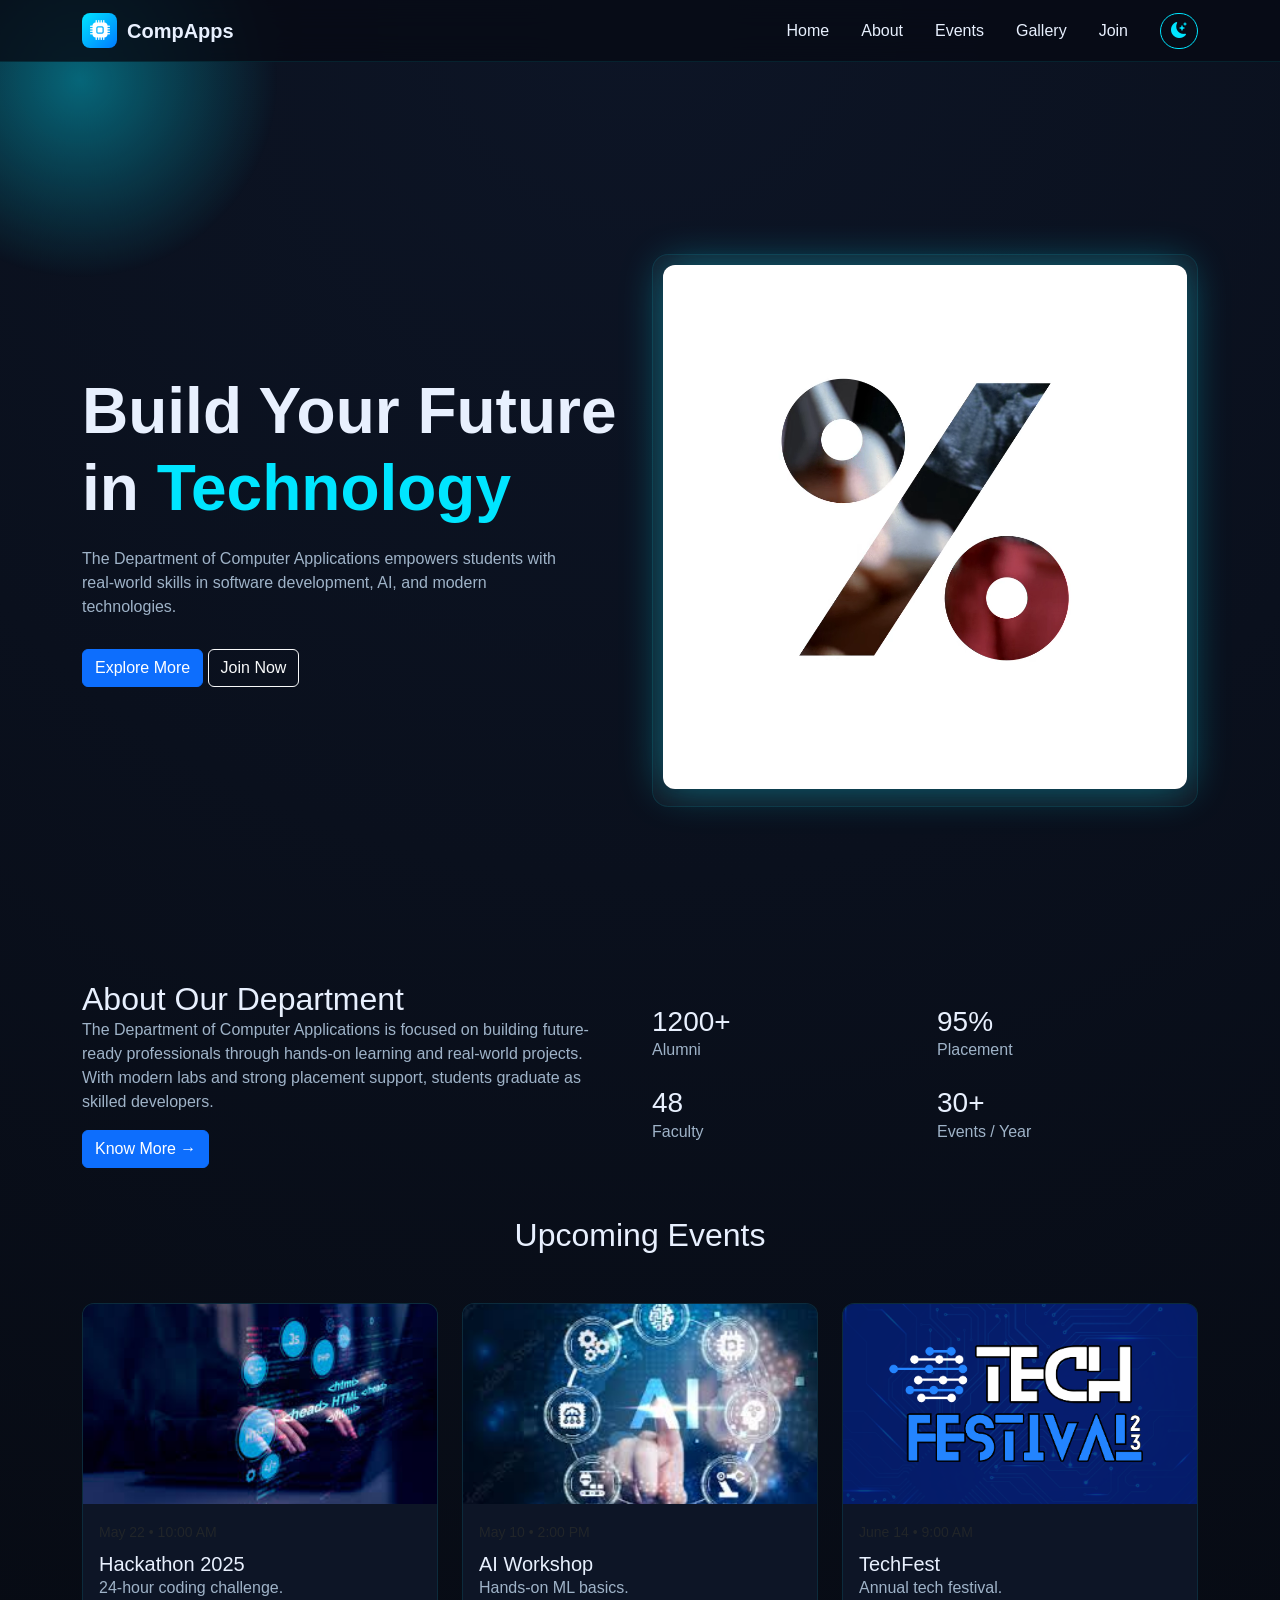
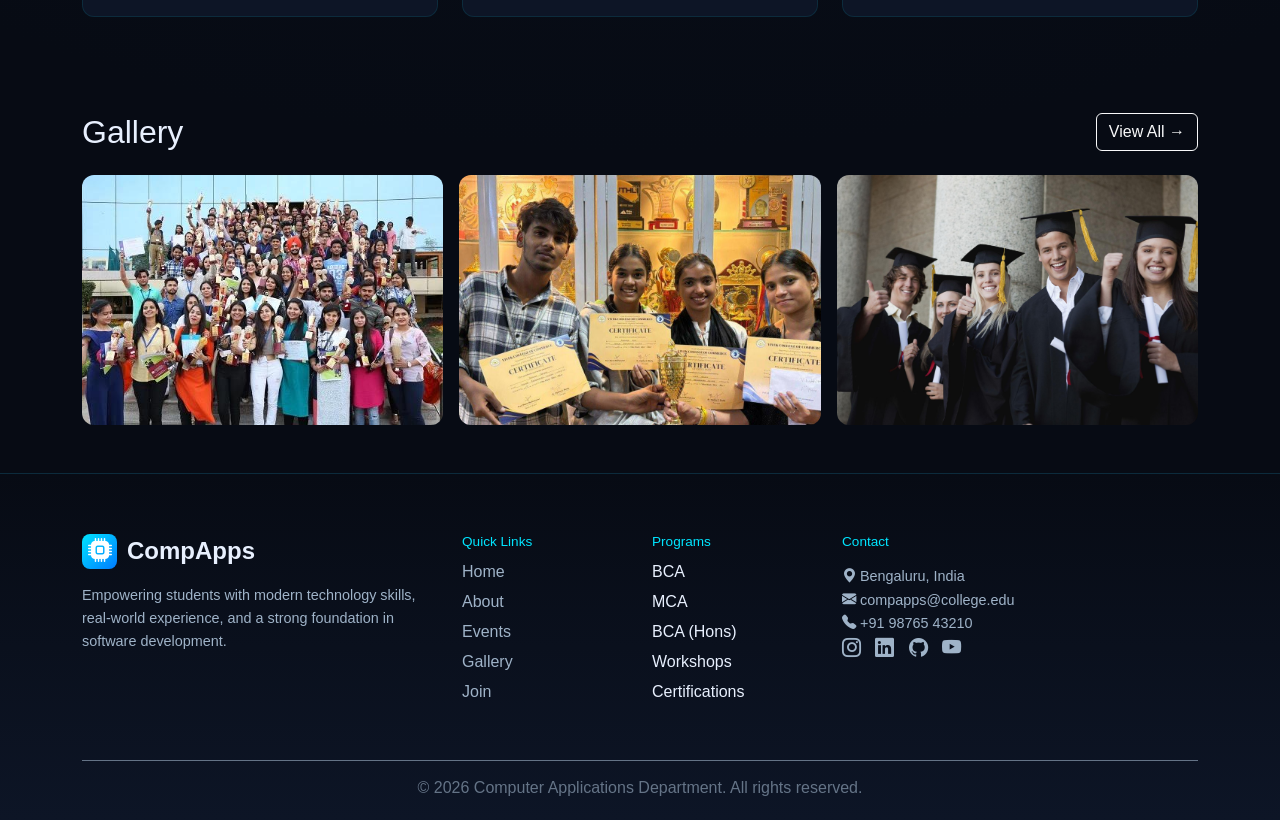
==== index.html @ 23bd20de "Stage1 project" ====
<!DOCTYPE html>
<html lang="en" data-theme="dark">

<head>
  <meta charset="UTF-8">
  <meta name="viewport" content="width=device-width, initial-scale=1.0">
  <title>CompApps Department</title>

  <!-- Bootstrap -->
  <link href="https://cdn.jsdelivr.net/npm/bootstrap@5.3.3/dist/css/bootstrap.min.css" rel="stylesheet">

  <!-- Icons -->
  <link href="https://cdn.jsdelivr.net/npm/bootstrap-icons@1.11.3/font/bootstrap-icons.css" rel="stylesheet">

  <!-- CSS (ORDER MATTERS) -->
  <link rel="stylesheet" href="css/style.css">
  <link rel="stylesheet" href="css/components.css">

  <link href="https://unpkg.com/aos@2.3.4/dist/aos.css" rel="stylesheet">
</head>

<body>

  <!-- 🔷 NAVBAR (LOADED DYNAMICALLY) -->
  <div id="navbar"></div>

  <!-- 🔷 HERO -->
  <section class="hero-section d-flex align-items-center">
    <div class="container">
      <div class="row align-items-center">

        <div class="col-lg-6 text-center text-lg-start">
          <h1 class="hero-title" data-aos="fade-up">
            Build Your Future in <span>Technology</span>
          </h1>

          <p class="hero-subtitle" data-aos="fade-up" data-aos-delay="150">
            The Department of Computer Applications empowers students with real-world
            skills in software development, AI, and modern technologies.
          </p>

          <div class="hero-buttons" data-aos="fade-up" data-aos-delay="300">
            <a href="about.html" class="btn btn-primary">Explore More</a>
            <a href="contact.html" class="btn btn-outline-light">Join Now</a>
          </div>
        </div>

        <div class="col-lg-6 mt-5 mt-lg-0 text-center">
          <div class="video-container">
            <video autoplay loop muted playsinline class="homepage-hero-video__flex-video">
              <source src="assets/video/hero.webm" type="video/webm">
              <source src="assets/video/hero.mp4" type="video/mp4">
            </video>
          </div>
        </div>

      </div>
    </div>
  </section>

  <!-- 🔷 ABOUT -->
  <section class="about-section">
    <div class="container">
      <div class="row align-items-center">

        <div class="col-lg-6">
          <h2 class="about-title">About Our Department</h2>

          <p class="about-text">
            The Department of Computer Applications is focused on building future-ready
            professionals through hands-on learning and real-world projects.
          </p>

          <p class="about-text">
            With modern labs and strong placement support, students graduate as
            skilled developers.
          </p>

          <a href="about.html" class="btn btn-primary mt-3">Know More →</a>
        </div>

        <div class="col-lg-6 mt-5 mt-lg-0">
          <div class="row g-4">

            <div class="col-6">
              <div class="about-card" data-aos="zoom-in" data-aos-delay="100">
                <h3>1200+</h3>
                <p>Alumni</p>
              </div>
            </div>

            <div class="col-6">
              <div class="about-card" data-aos="zoom-in" data-aos-delay="100">
                <h3>95%</h3>
                <p>Placement</p>
              </div>
            </div>

            <div class="col-6">
              <div class="about-card" data-aos="zoom-in" data-aos-delay="100">
                <h3>48</h3>
                <p>Faculty</p>
              </div>
            </div>

            <div class="col-6">
              <div class="about-card" data-aos="zoom-in" data-aos-delay="100">
                <h3>30+</h3>
                <p>Events / Year</p>
              </div>
            </div>

          </div>
        </div>

      </div>
    </div>
  </section>

  <!-- 🔷 EVENTS -->
  <section class="events-preview py-5">
    <div class="container">
      <h2 class="text-center mb-5">Upcoming Events</h2>

      <div class="row g-4">

        <div class="col-md-4" data-aos="fade-up">
          <a href="events.html#hackathon" class="event-card">
            <div class="card h-100">
              <img src="assets/images/hackathon.jfif" class="card-img-top">
              <div class="card-body">
                <small class="event-date">May 22 • 10:00 AM</small>
                <h5 class="mt-2">Hackathon 2025</h5>
                <p>24-hour coding challenge.</p>
              </div>
            </div>
          </a>
        </div>

        <div class="col-md-4" data-aos="fade-up">
          <a href="events.html#ai-workshop" class="event-card">
            <div class="card h-100">
              <img src="assets/images/ai.jfif" class="card-img-top">
              <div class="card-body">
                <small class="event-date">May 10 • 2:00 PM</small>
                <h5 class="mt-2">AI Workshop</h5>
                <p>Hands-on ML basics.</p>
              </div>
            </div>
          </a>
        </div>

        <div class="col-md-4" data-aos="fade-up">
          <a href="events.html#techfest" class="event-card">
            <div class="card h-100">
              <img src="assets/images/tech Fest.png" class="card-img-top">
              <div class="card-body">
                <small class="event-date">June 14 • 9:00 AM</small>
                <h5 class="mt-2">TechFest</h5>
                <p>Annual tech festival.</p>
              </div>
            </div>
          </a>
        </div>

      </div>
    </div>
  </section>

  <!-- 🔷 GALLERY -->
  <section class="gallery-preview py-5">
    <div class="container">

      <div class="d-flex justify-content-between align-items-center mb-4">
        <h2>Gallery</h2>
        <a href="gallery.html" class="btn btn-outline-light">View All →</a>
      </div>

      <div class="row g-3">

        <div class="col-md-4" data-aos="zoom-in">
          <div class="gallery-item">
            <img src="assets/images/Gallery/Group1.jfif">
          </div>
        </div>

        <div class="col-md-4" data-aos="zoom-in">
          <div class="gallery-item">
            <img src="assets/images/Gallery/Certified People.jfif">
          </div>
        </div>

        <div class="col-md-4" data-aos="zoom-in">
          <div class="gallery-item">
            <img src="assets/images/Gallery/Certified People2.jfif">
          </div>
        </div>

      </div>

    </div>
  </section>

  <!-- 🔷 FOOTER -->
  <div id="footer"></div>

  <!-- JS (ORDER MATTERS) -->
  <script src="js/main.js"></script>
  <script src="js/theme.js"></script>

  <!-- Bootstrap -->
  <script src="https://cdn.jsdelivr.net/npm/bootstrap@5.3.3/dist/js/bootstrap.bundle.min.js"></script>
<script src="https://unpkg.com/aos@2.3.4/dist/aos.js"></script>
<script>
  AOS.init({
    duration: 800,
    once: true,
    offset: 80
  });
</script>
</body>
</html>
---- css/style.css ----
/* ================= RESET ================= */
*,
*::before,
*::after {
  box-sizing: border-box;
}

/* ================= THEME VARIABLES ================= */
:root {
  --bg: #070b14;
  --bg-soft: #0d1526;
  --text: #e8f0fe;
  --muted: #9fb3c8;
  --accent: #00e5ff;
  --accent-glow: rgba(0, 229, 255, 0.4);
  --nav-bg: rgba(7, 11, 20, 0.8);
}

[data-theme="light"] {
  --bg: #ffffff;
  --bg-soft: #f5f7fb;
  --text: #111;
  --muted: #555;
  --accent: #007bff;
  --accent-glow: rgba(0, 123, 255, 0.3);
  --nav-bg: rgba(255, 255, 255, 0.9);
}

/* ================= BODY ================= */
body {
  margin: 0;
  font-family: "Segoe UI", sans-serif;
  background: radial-gradient(circle at top, var(--bg-soft), var(--bg) 70%);
  color: var(--text);
  overflow-x: hidden;

  /* FIX for fixed navbar */
  padding-top: 80px;
}

/* ================= BACKGROUND GLOW ================= */
body::before {
  content: "";
  position: fixed;
  top: -120px;
  left: -120px;
  width: 400px;
  height: 400px;
  background: radial-gradient(circle, var(--accent-glow), transparent 70%);
  pointer-events: none;
  z-index: 0;
}

/* ================= TYPOGRAPHY ================= */
h1, h2, h3, h4, h5, h6 {
  color: var(--text);
  margin: 0;
}

p {
  color: var(--muted);
  margin: 0;
}

/* ================= LINKS ================= */
a {
  text-decoration: none;
  color: inherit;
}

/* ================= BUTTON FIX ================= */
.btn {
  transition: all 0.3s ease;
}
.btn:hover {
  transform: translateY(-2px);
  box-shadow: 0 5px 15px var(--accent-glow);
}

/* ================= HERO SECTION ================= */
.hero-section {
  min-height: 100vh;
  display: flex;
  align-items: center;
}

.hero-title {
  font-size: clamp(2.5rem, 5vw, 4rem);
  font-weight: 800;
}

.hero-title span {
  color: var(--accent);
}

.hero-subtitle {
  margin-top: 20px;
  max-width: 500px;
}

.hero-buttons {
  margin-top: 30px;
}

/* ================= VIDEO ================= */
.video-container {
  padding: 10px;
  border-radius: 16px;
  background: rgba(255, 255, 255, 0.03);
  backdrop-filter: blur(10px);
  border: 1px solid rgba(0, 229, 255, 0.1);
}

.homepage-hero-video__flex-video {
  width: 100%;
  border-radius: 12px;
  box-shadow: 0 0 40px var(--accent-glow);
}

/* ================= SECTION SPACING ================= */
section {
  position: relative;
  z-index: 1;
}

/* ================= ANIMATION ================= */
@keyframes fadeUp {
  from {
    opacity: 0;
    transform: translateY(30px);
  }
  to {
    opacity: 1;
    transform: translateY(0);
  }
}

/* ================= RESPONSIVE ================= */
@media (max-width: 991px) {
  .hero-section {
    text-align: center;
  }

  .hero-subtitle {
    margin-left: auto;
    margin-right: auto;
  }
}

@media (max-width: 768px) {
  .hero-title {
    font-size: 2rem;
  }
}
---- css/components.css ----
/* ================= NAVBAR ================= */
.navbar {
  background: var(--nav-bg);
  backdrop-filter: blur(14px);
  border-bottom: 1px solid rgba(0, 229, 255, 0.1);
  transition: background 0.3s ease, box-shadow 0.3s ease;
}

.nav-scrolled {
  padding: 6px 0;
  box-shadow: 0 5px 25px rgba(0, 0, 0, 0.3);
}

.navbar-brand {
  display: flex;
  align-items: center;
  gap: 10px;
  font-weight: bold;
  color: var(--text) !important;
}

.logo-box {
  width: 35px;
  height: 35px;
  background: linear-gradient(135deg, var(--accent), #007bff);
  display: flex;
  align-items: center;
  justify-content: center;
  border-radius: 8px;
  color: white;
}

/* NAV LINKS */
.nav-link {
  color: var(--text) !important;
  margin: 0 8px;
  position: relative;
}

.nav-link::after {
  content: "";
  position: absolute;
  bottom: -3px;
  left: 50%;
  width: 0%;
  height: 2px;
  background: var(--accent);
  transform: translateX(-50%);
  transition: width 0.3s ease;
}

.nav-link:hover::after,
.nav-link.active::after {
  width: 70%;
}

.nav-link:hover {
  color: var(--accent) !important;
}

/* THEME BUTTON */
#themeToggle {
  background: transparent;
  border: 1px solid var(--accent);
  color: var(--accent);
  padding: 5px 10px;
  border-radius: 20px;
  transition: all 0.3s ease;
}

#themeToggle:hover {
  background: var(--accent);
  color: #000;
}

/* MOBILE FIX */
@media (max-width: 991px) {
  .nav-link {
    margin: 10px 0;
  }
}

/* ================= FOOTER ================= */
.footer-section {
  background: linear-gradient(to top, var(--bg-soft), var(--bg));
  padding: 60px 0 20px;
  border-top: 1px solid rgba(0, 229, 255, 0.1);
}

.footer-brand {
  display: flex;
  align-items: center;
  gap: 10px;
  font-weight: 700;
}

.footer-text {
  margin-top: 15px;
  font-size: 0.9rem;
  line-height: 1.6;
  color: var(--muted);
}

.footer-title {
  color: var(--accent);
  font-size: 0.85rem;
  margin-bottom: 10px;
}

.footer-links {
  list-style: none;
  padding: 0;
}

.footer-links li {
  margin-bottom: 6px;
}

.footer-links a {
  text-decoration: none;
  color: var(--muted);
  transition: color 0.3s ease;
}

.footer-links a:hover {
  color: var(--accent);
}

.footer-social a {
  margin-right: 10px;
  font-size: 1.2rem;
  color: var(--muted);
  transition: color 0.3s ease, text-shadow 0.3s ease;
}

.footer-social a:hover {
  color: var(--accent);
  text-shadow: 0 0 10px var(--accent);
}

.footer-bottom {
  margin-top: 40px;
  border-top: 1px solid var(--muted);
  padding-top: 15px;
  text-align: center;
  opacity: 0.6;
}

/* ================= SHARED UTILITIES ================= */
.event-card {
  text-decoration: none;
  color: inherit;
}

/* ================= EVENT CARDS ================= */
.event-card {
  text-decoration: none;
  color: inherit;
}

.event-card .card {
  background: var(--bg-soft);
  border-radius: 12px;
  overflow: hidden;
  border: 1px solid rgba(0,229,255,0.1);
  transition: 0.3s;
}

.card-img-top {
  height: 200px;
  object-fit: cover;
}

.event-card img {
  transition: transform 0.5s ease;
}

.event-card:hover img {
  transform: scale(1.1);
}

.about-card:hover,
.event-card:hover .card {
  transform: translateY(-10px) scale(1.02);
  box-shadow: 
    0 10px 30px rgba(0,0,0,0.3),
    0 0 20px var(--accent-glow);
}

/* ================= GALLERY ================= */
.gallery-item {
  overflow: hidden;
  border-radius: 12px;
  position: relative;
}

.gallery-item img {
  width: 100%;
  height: 250px;
  object-fit: cover;
  transition: transform 0.4s ease;
}

.gallery-item:hover img {
  transform: scale(1.12);
}

.gallery-item::after {
  content: "";
  position: absolute;
  inset: 0;
  background: var(--accent-glow);
  opacity: 0;
  transition: 0.3s;
}

.gallery-item:hover::after {
  opacity: 1;
  backdrop-filter: blur(2px);
}
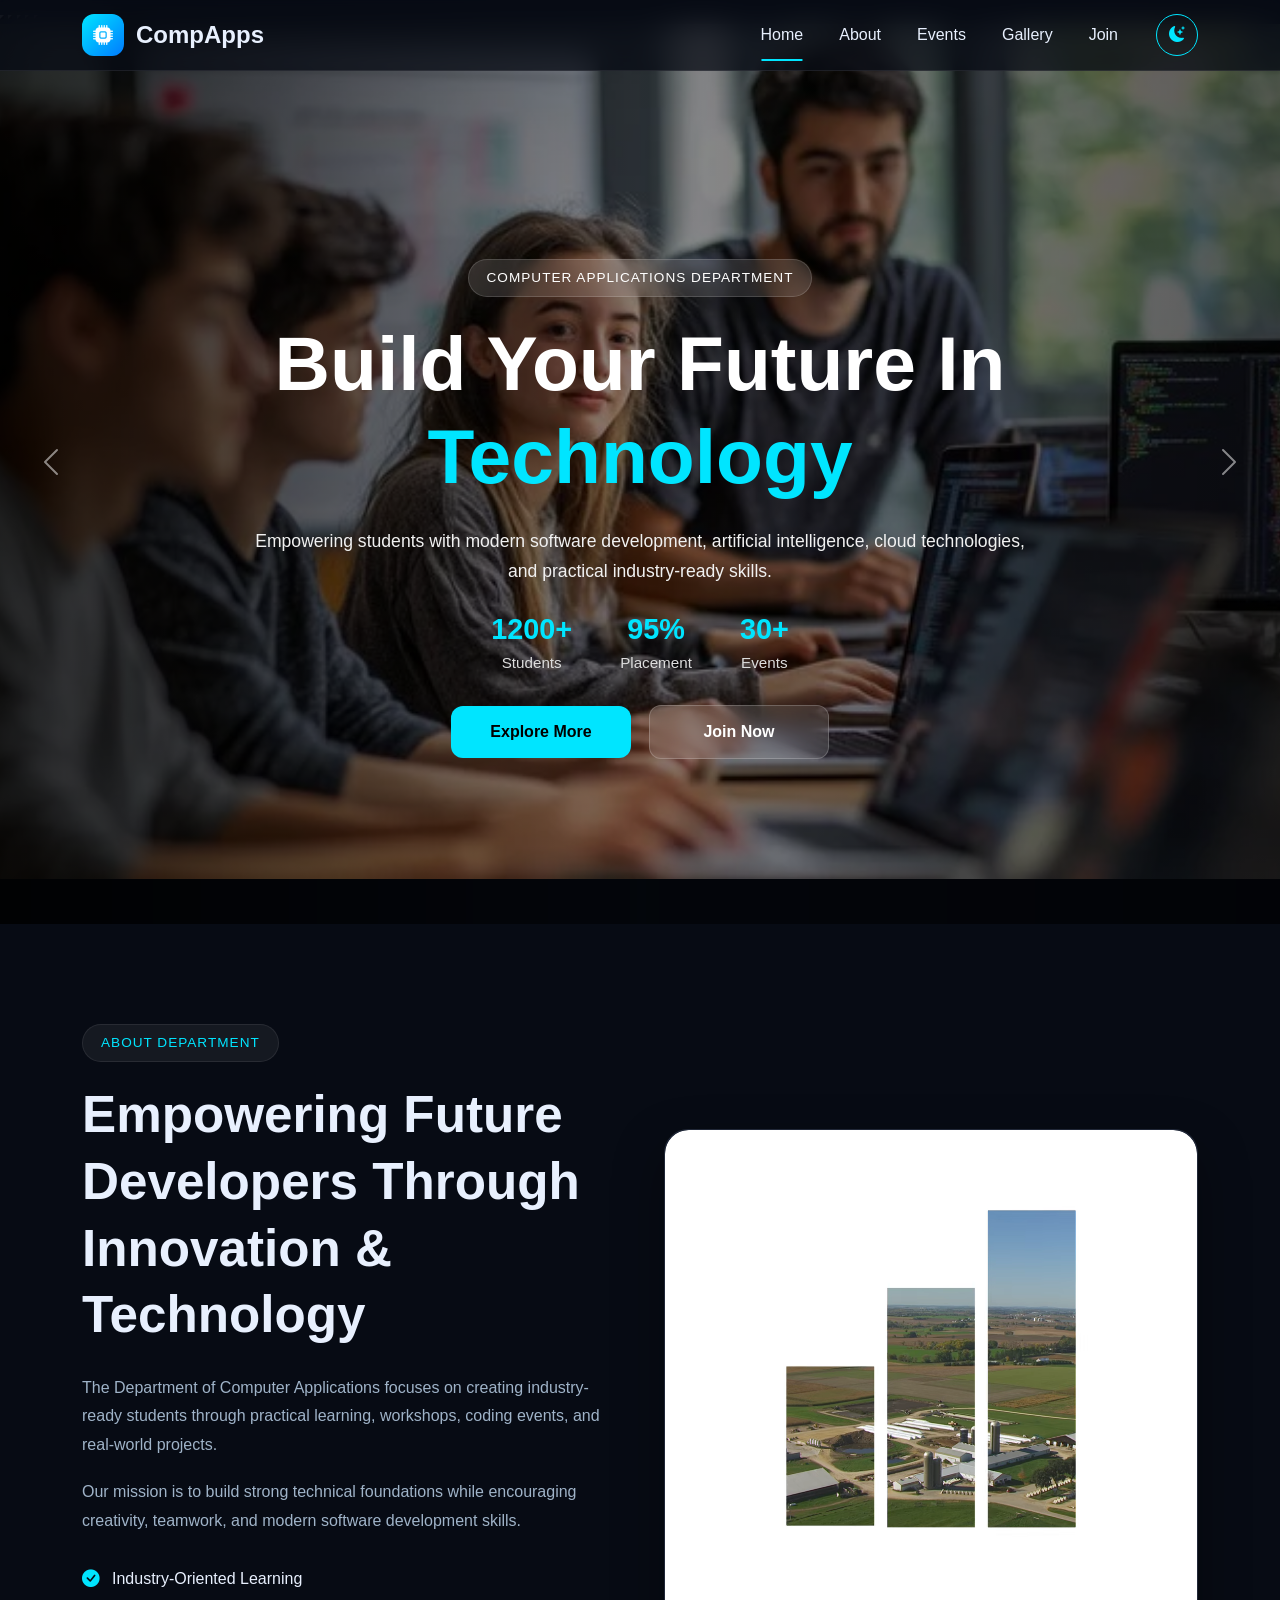
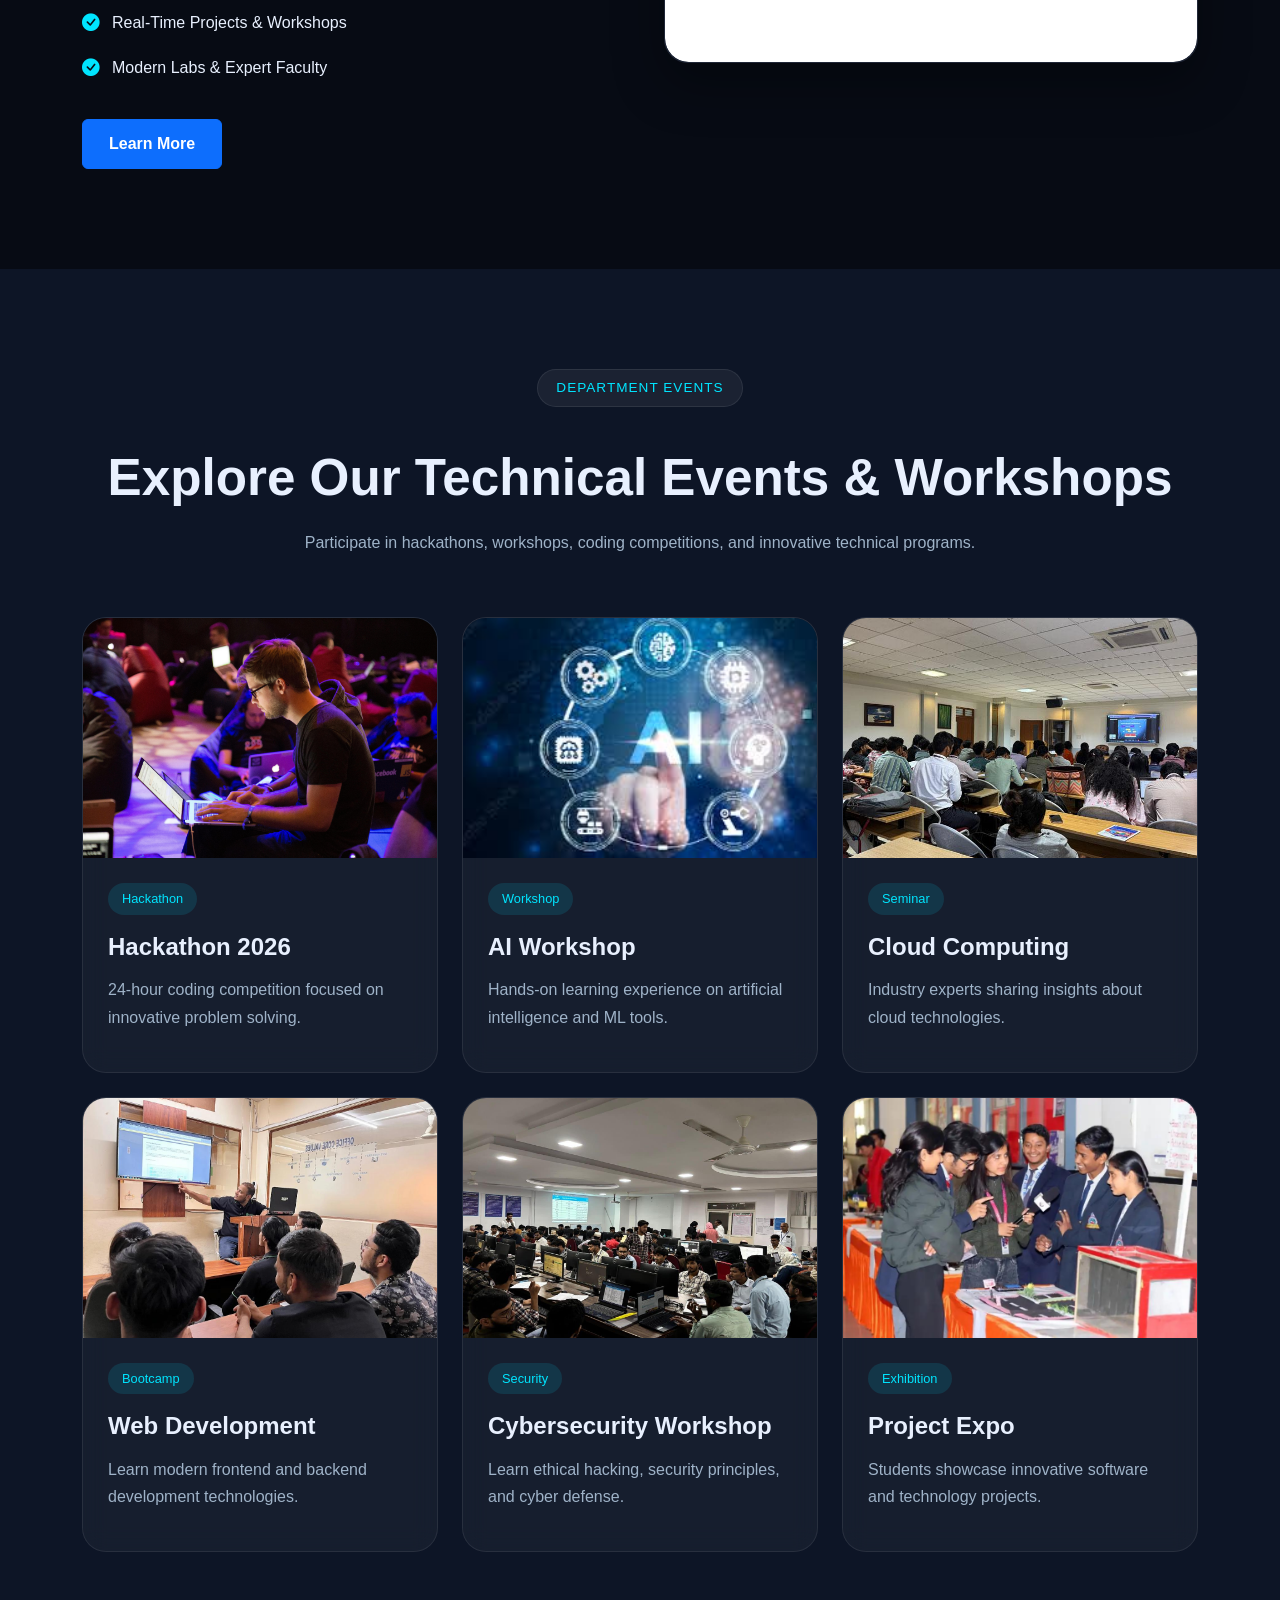
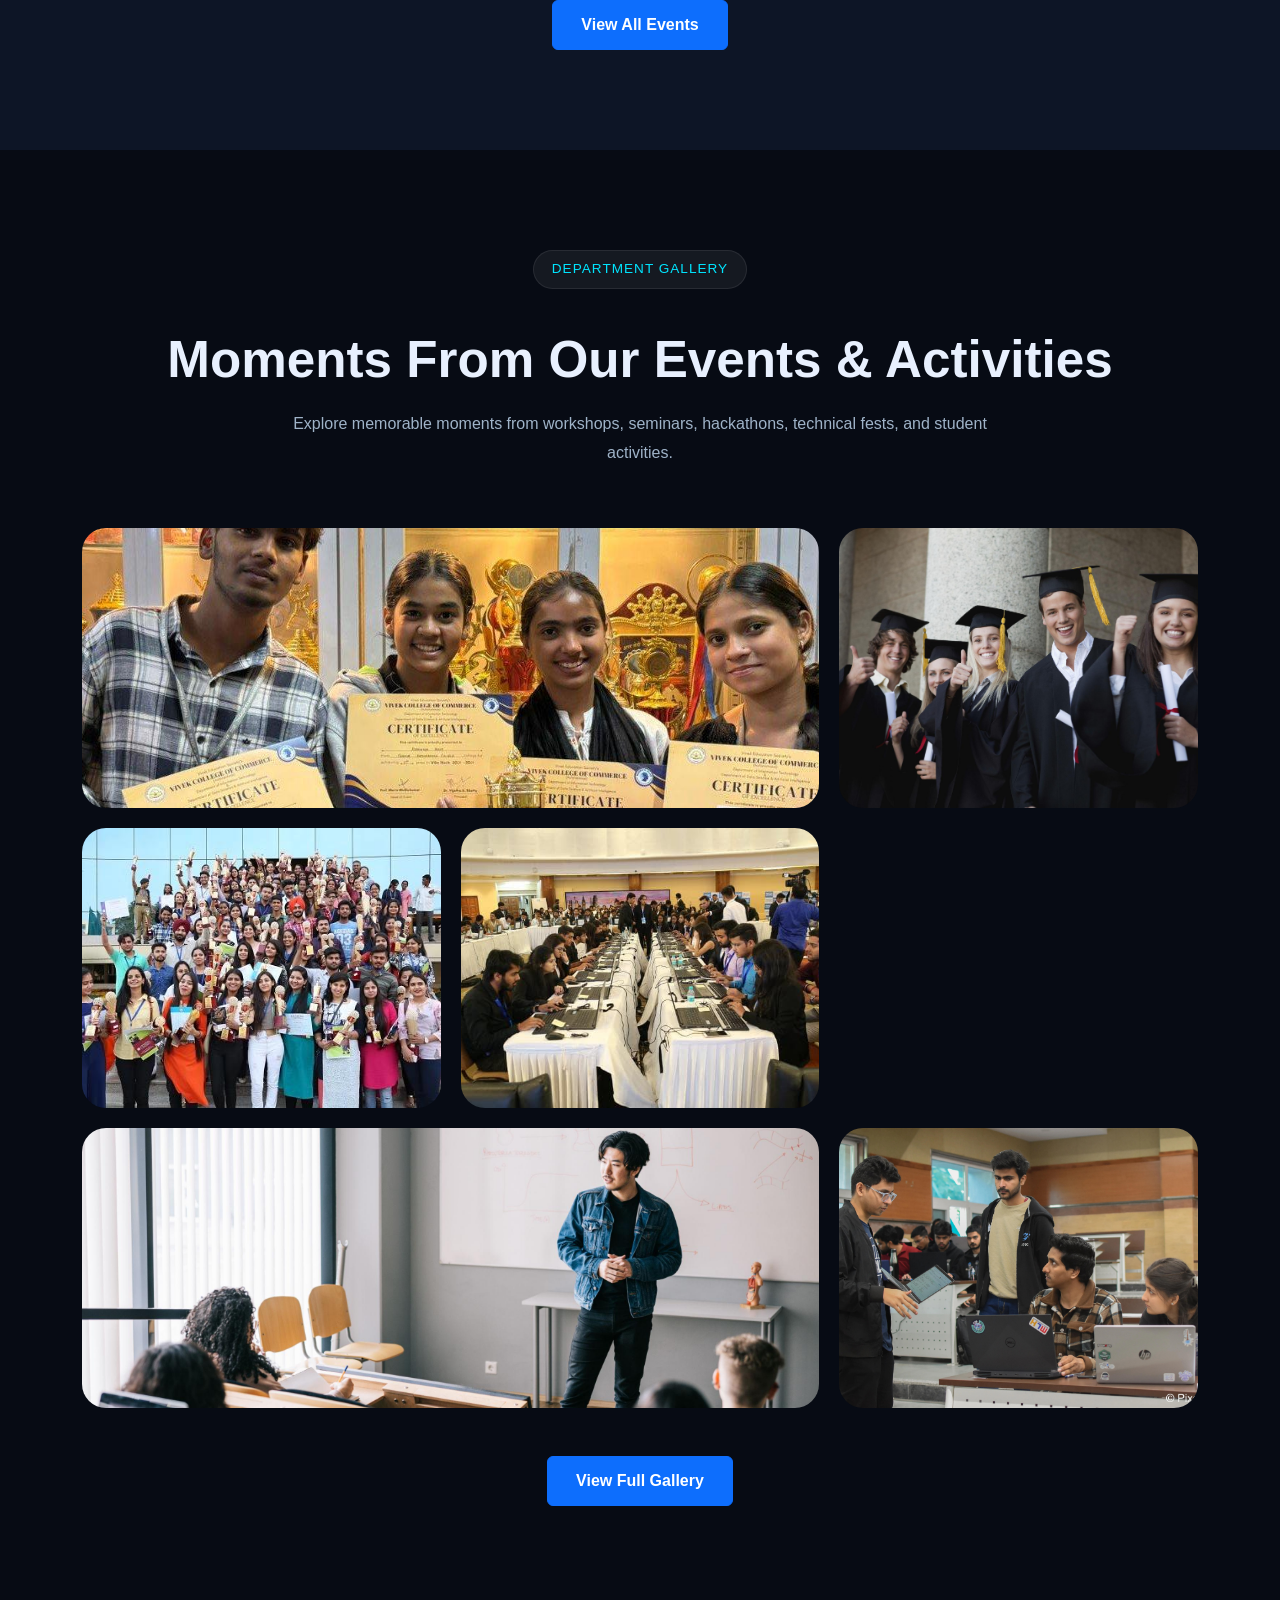
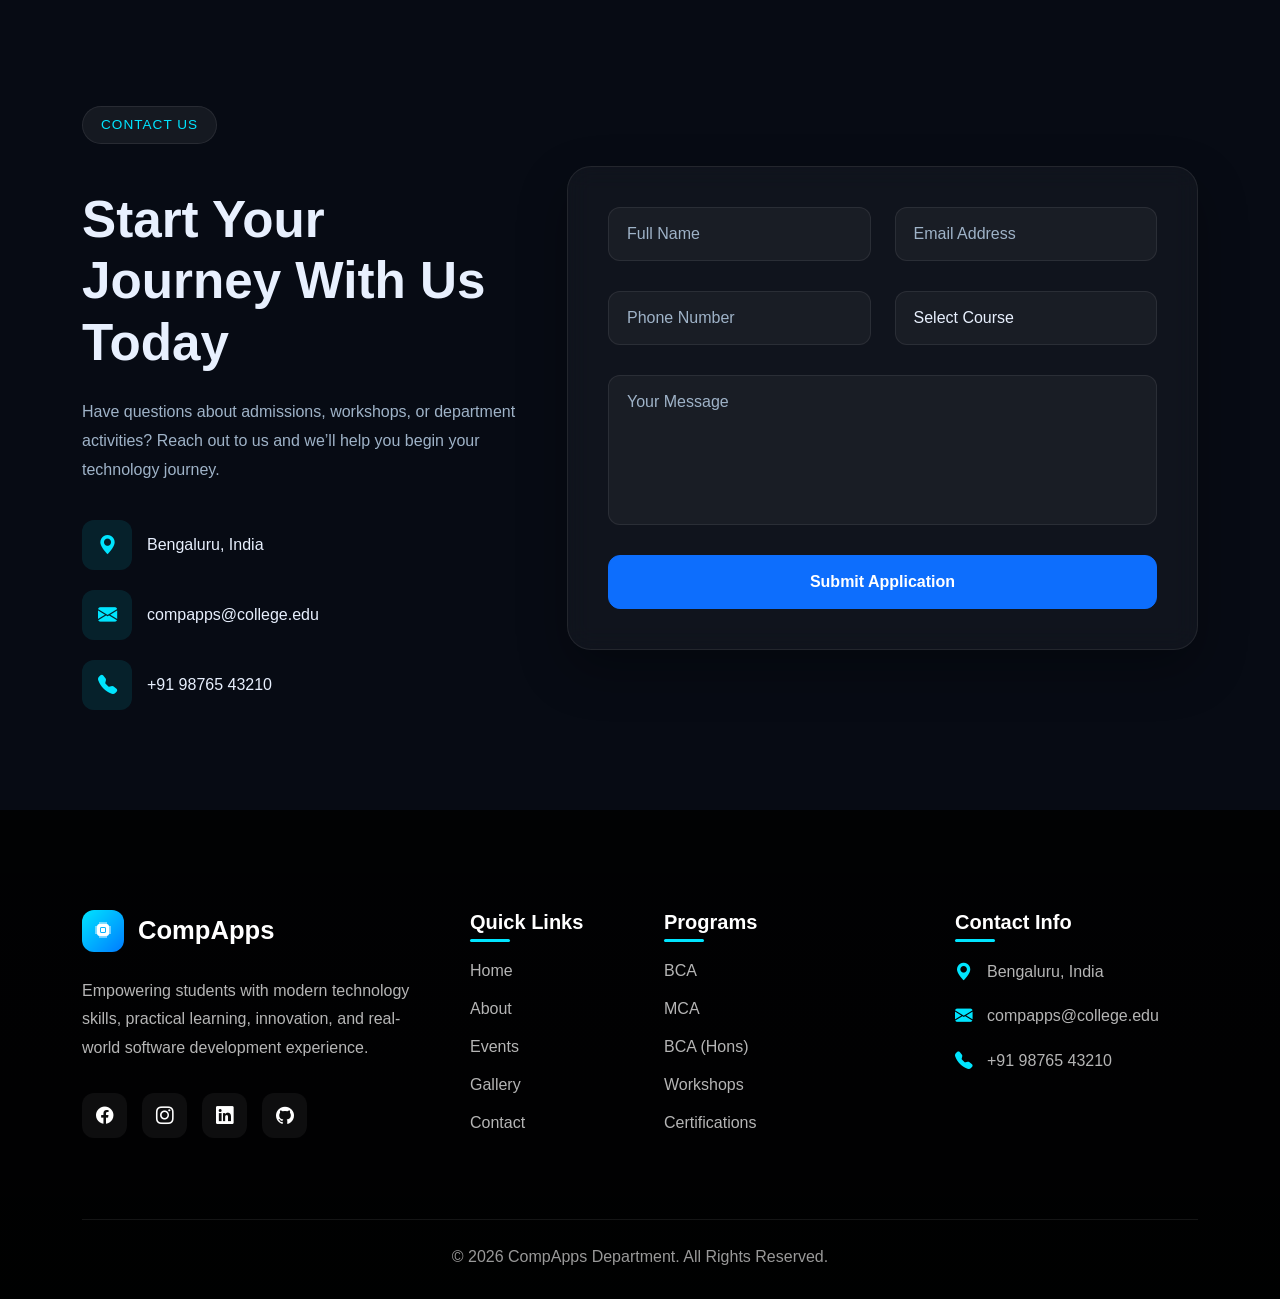
==== commit 825f6051: "Update home page and add carousel" ====
--- a/index.html
+++ b/index.html
@@ -2,221 +2,1347 @@
 <html lang="en" data-theme="dark">
 
 <head>
+
   <meta charset="UTF-8">
   <meta name="viewport" content="width=device-width, initial-scale=1.0">
+
   <title>CompApps Department</title>
 
   <!-- Bootstrap -->
   <link href="https://cdn.jsdelivr.net/npm/bootstrap@5.3.3/dist/css/bootstrap.min.css" rel="stylesheet">
 
-  <!-- Icons -->
+  <!-- Bootstrap Icons -->
   <link href="https://cdn.jsdelivr.net/npm/bootstrap-icons@1.11.3/font/bootstrap-icons.css" rel="stylesheet">
 
-  <!-- CSS (ORDER MATTERS) -->
+  <!-- Main CSS -->
   <link rel="stylesheet" href="css/style.css">
-  <link rel="stylesheet" href="css/components.css">
-
-  <link href="https://unpkg.com/aos@2.3.4/dist/aos.css" rel="stylesheet">
+  <link href="https://unpkg.com/aos@2.3.1/dist/aos.css" rel="stylesheet">
+
 </head>
 
 <body>
 
-  <!-- 🔷 NAVBAR (LOADED DYNAMICALLY) -->
-  <div id="navbar"></div>
-
-  <!-- 🔷 HERO -->
-  <section class="hero-section d-flex align-items-center">
+  <!-- ================= NAVBAR ================= -->
+
+  <nav class="navbar navbar-expand-lg fixed-top custom-navbar">
+
     <div class="container">
-      <div class="row align-items-center">
-
-        <div class="col-lg-6 text-center text-lg-start">
-          <h1 class="hero-title" data-aos="fade-up">
-            Build Your Future in <span>Technology</span>
-          </h1>
-
-          <p class="hero-subtitle" data-aos="fade-up" data-aos-delay="150">
-            The Department of Computer Applications empowers students with real-world
-            skills in software development, AI, and modern technologies.
+
+      <!-- LOGO -->
+      <a class="navbar-brand" href="#">
+
+        <div class="logo-box">
+          <i class="bi bi-cpu-fill"></i>
+        </div>
+
+        <span class="logo-text">
+          CompApps
+        </span>
+
+      </a>
+
+      <!-- MOBILE TOGGLE -->
+      <button class="navbar-toggler border-0" type="button" data-bs-toggle="collapse" data-bs-target="#navMenu">
+
+        <i class="bi bi-list"></i>
+
+      </button>
+
+      <!-- NAV MENU -->
+      <div class="collapse navbar-collapse" id="navMenu">
+
+        <ul class="navbar-nav ms-auto align-items-lg-center">
+
+          <li class="nav-item">
+            <a class="nav-link active" href="#heroCarousel">
+              Home
+            </a>
+          </li>
+
+          <li class="nav-item">
+            <a class="nav-link" href="#about">
+              About
+            </a>
+          </li>
+
+          <li class="nav-item">
+            <a class="nav-link" href="#events">
+              Events
+            </a>
+          </li>
+
+          <li class="nav-item">
+            <a class="nav-link" href="#gallery">
+              Gallery
+            </a>
+          </li>
+
+          <li class="nav-item">
+            <a class="nav-link" href="#contact">
+              Join
+            </a>
+          </li>
+
+        </ul>
+
+        <!-- THEME BUTTON -->
+        <button id="themeToggle">
+
+          <i class="bi bi-moon-stars-fill"></i>
+
+        </button>
+
+      </div>
+
+    </div>
+
+  </nav>
+
+  <!-- ================= HERO CAROUSEL ================= -->
+
+  <section id="heroCarousel" class="hero-carousel-section">
+
+    <div id="mainCarousel" class="carousel slide carousel-fade" data-bs-ride="carousel" data-bs-interval="3500"
+      data-bs-pause="false" data-bs-touch="true">
+
+      <!-- INDICATORS -->
+      <div>
+
+        <button type="button" data-bs-target="#mainCarousel" data-bs-slide-to="0" class="active"></button>
+
+        <button type="button" data-bs-target="#mainCarousel" data-bs-slide-to="1"></button>
+
+        <button type="button" data-bs-target="#mainCarousel" data-bs-slide-to="2"></button>
+
+        <button type="button" data-bs-target="#mainCarousel" data-bs-slide-to="3"></button>
+
+        <button type="button" data-bs-target="#mainCarousel" data-bs-slide-to="4"></button>
+
+      </div>
+
+      <!-- ================= SLIDES ================= -->
+
+      <div class="carousel-inner">
+
+        <!-- SLIDE 1 -->
+        <div class="carousel-item active">
+
+          <img src="assets/images/Carousel/Slide_1_img.webp" class="d-block w-100 carousel-img" alt="">
+
+          <div class="carousel-overlay"></div>
+
+          <div class="carousel-caption custom-caption">
+
+            <!-- SMALL BADGE -->
+            <span class="hero-badge">
+
+              COMPUTER APPLICATIONS DEPARTMENT
+
+            </span>
+
+            <!-- TITLE -->
+            <h1>
+              Build Your Future In
+              <span>Technology</span>
+            </h1>
+
+            <!-- DESCRIPTION -->
+            <p>
+              Empowering students with modern software development,
+              artificial intelligence, cloud technologies,
+              and practical industry-ready skills.
+            </p>
+
+            <!-- EXTRA INFO -->
+            <div class="hero-info d-flex flex-row justify-content-center gap-5 mt-4">
+
+              <div>
+                <h5>1200+</h5>
+                <span>Students</span>
+              </div>
+
+              <div>
+                <h5>95%</h5>
+                <span>Placement</span>
+              </div>
+
+              <div>
+                <h5>30+</h5>
+                <span>Events</span>
+              </div>
+
+            </div>
+
+            <div class="hero-buttons">
+
+              <a href="#about" class="btn btn-primary">
+
+                Explore More
+
+              </a>
+
+              <a href="#contact" class="btn btn-light">
+
+                Join Now
+
+              </a>
+
+            </div>
+
+          </div>
+        </div>
+
+        <!-- SLIDE 2 -->
+        <div class="carousel-item">
+
+          <img src="assets/images/Carousel/Slide_2_img.jpg" class="d-block w-100 carousel-img" alt="">
+
+          <div class="carousel-overlay"></div>
+
+          <div class="carousel-caption custom-caption">
+
+            <h1>
+              Learn Modern
+              <span>Development</span>
+            </h1>
+
+            <p>
+              Hands-on learning through workshops,
+              coding sessions, and industry projects.
+            </p>
+
+          </div>
+        </div>
+
+        <!-- SLIDE 3 -->
+        <div class="carousel-item">
+
+          <img src="assets/images/Carousel/Slide_3_img.webp" class="d-block w-100 carousel-img" alt="">
+
+          <div class="carousel-overlay"></div>
+
+          <div class="carousel-caption custom-caption">
+
+            <h1>
+              Innovation Through
+              <span>Creativity</span>
+            </h1>
+
+            <p>
+              Encouraging problem-solving,
+              teamwork, and real-world experience.
+            </p>
+
+          </div>
+        </div>
+
+        <!-- SLIDE 4 -->
+        <div class="carousel-item">
+
+          <img src="assets/images/Carousel/Slide_4_img.jpg" class="d-block w-100 carousel-img" alt="">
+
+          <div class="carousel-overlay"></div>
+
+          <div class="carousel-caption custom-caption">
+
+            <h1>
+              Workshops &
+              <span>Hackathons</span>
+            </h1>
+
+            <p>
+              Participate in coding competitions
+              and collaborative technical events.
+            </p>
+
+          </div>
+        </div>
+
+        <!-- SLIDE 5 -->
+        <div class="carousel-item">
+
+          <img src="assets/images/Carousel/Slide_5_img.webp" class="d-block w-100 carousel-img" alt="">
+
+          <div class="carousel-overlay"></div>
+
+          <div class="carousel-caption custom-caption">
+
+            <h1>
+              Creating Future
+              <span>Leaders</span>
+            </h1>
+
+            <p>
+              Preparing students for careers
+              in modern technology industries.
+            </p>
+
+          </div>
+        </div>
+
+      </div>
+
+      <!-- CONTROLS -->
+
+      <button class="carousel-control-prev" type="button" data-bs-target="#mainCarousel" data-bs-slide="prev">
+
+        <span class="carousel-control-prev-icon"></span>
+
+      </button>
+
+      <button class="carousel-control-next" type="button" data-bs-target="#mainCarousel" data-bs-slide="next">
+
+        <span class="carousel-control-next-icon"></span>
+
+      </button>
+
+    </div>
+
+  </section>
+
+  <!-- ================= ABOUT SECTION ================= -->
+
+  <section id="about" class="about-section">
+
+    <div class="container">
+
+      <div class="row align-items-center g-5">
+
+        <!-- ================= LEFT CONTENT ================= -->
+
+        <div class="col-lg-6">
+
+          <!-- SMALL BADGE -->
+          <span class="section-badge">
+
+            ABOUT DEPARTMENT
+
+          </span>
+
+          <!-- TITLE -->
+          <h2 class="about-title">
+
+            Empowering Future Developers Through
+            Innovation & Technology
+
+          </h2>
+
+          <!-- DESCRIPTION -->
+          <p class="about-text">
+
+            The Department of Computer Applications
+            focuses on creating industry-ready students
+            through practical learning, workshops,
+            coding events, and real-world projects.
+
           </p>
 
-          <div class="hero-buttons" data-aos="fade-up" data-aos-delay="300">
-            <a href="about.html" class="btn btn-primary">Explore More</a>
-            <a href="contact.html" class="btn btn-outline-light">Join Now</a>
+          <p class="about-text">
+
+            Our mission is to build strong technical
+            foundations while encouraging creativity,
+            teamwork, and modern software development skills.
+
+          </p>
+
+          <!-- HIGHLIGHTS -->
+          <div class="about-highlights">
+
+            <div class="highlight-item">
+
+              <i class="bi bi-check-circle-fill"></i>
+
+              <span>
+                Industry-Oriented Learning
+              </span>
+
+            </div>
+
+            <div class="highlight-item">
+
+              <i class="bi bi-check-circle-fill"></i>
+
+              <span>
+                Real-Time Projects & Workshops
+              </span>
+
+            </div>
+
+            <div class="highlight-item">
+
+              <i class="bi bi-check-circle-fill"></i>
+
+              <span>
+                Modern Labs & Expert Faculty
+              </span>
+
+            </div>
+
           </div>
-        </div>
-
-        <div class="col-lg-6 mt-5 mt-lg-0 text-center">
-          <div class="video-container">
-            <video autoplay loop muted playsinline class="homepage-hero-video__flex-video">
+
+          <!-- BUTTON -->
+          <a href="about.html" class="btn btn-primary about-btn">
+
+            Learn More
+
+          </a>
+
+        </div>
+
+        <!-- ================= RIGHT VIDEO ================= -->
+
+        <div class="col-lg-6">
+
+          <div class="about-video-container">
+
+            <video autoplay muted loop playsinline class="about-video">
+
               <source src="assets/video/hero.webm" type="video/webm">
+
               <source src="assets/video/hero.mp4" type="video/mp4">
+
             </video>
+
           </div>
-        </div>
-
-      </div>
+
+        </div>
+
+      </div>
+
     </div>
+
   </section>
 
-  <!-- 🔷 ABOUT -->
-  <section class="about-section">
+  <!-- ================= EVENTS SECTION ================= -->
+
+  <section id="events" class="events-section">
+
     <div class="container">
-      <div class="row align-items-center">
-
-        <div class="col-lg-6">
-          <h2 class="about-title">About Our Department</h2>
-
-          <p class="about-text">
-            The Department of Computer Applications is focused on building future-ready
-            professionals through hands-on learning and real-world projects.
+
+      <!-- SECTION HEADER -->
+
+      <div class="section-header text-center">
+
+        <span class="section-badge">
+
+          DEPARTMENT EVENTS
+
+        </span>
+
+        <h2 class="section-title">
+
+          Explore Our Technical Events & Workshops
+
+        </h2>
+
+        <p class="section-subtitle">
+
+          Participate in hackathons, workshops,
+          coding competitions, and innovative technical programs.
+
+        </p>
+
+      </div>
+
+      <!-- ================= EVENT CARDS ================= -->
+
+      <div class="row g-4">
+
+        <!-- CARD 1 -->
+        <div class="col-lg-4 col-md-6" data-aos="fade-up">
+
+          <a href="events.html" class="event-card-link">
+
+            <div class="event-card">
+
+              <img src="assets/images/events/hackathon.jfif" alt="">
+
+              <div class="event-content">
+
+                <span class="event-tag">
+                  Hackathon
+                </span>
+
+                <h4>
+                  Hackathon 2026
+                </h4>
+
+                <p>
+                  24-hour coding competition
+                  focused on innovative problem solving.
+                </p>
+
+              </div>
+
+            </div>
+
+          </a>
+
+        </div>
+
+        <!-- CARD 2 -->
+        <div class="col-lg-4 col-md-6" data-aos="fade-up" data-aos-delay="100">
+
+          <a href="events.html" class="event-card-link">
+
+            <div class="event-card">
+
+              <img src="assets/images/events/ai.jfif" alt="">
+
+              <div class="event-content">
+
+                <span class="event-tag">
+                  Workshop
+                </span>
+
+                <h4>
+                  AI Workshop
+                </h4>
+
+                <p>
+                  Hands-on learning experience
+                  on artificial intelligence and ML tools.
+                </p>
+
+              </div>
+
+            </div>
+
+          </a>
+
+        </div>
+
+        <!-- CARD 3 -->
+        <div class="col-lg-4 col-md-6" data-aos="fade-up" data-aos-delay="200">
+
+          <a href="events.html" class="event-card-link">
+
+            <div class="event-card">
+
+              <img src="assets/images/events/cloud.jfif" alt="">
+
+              <div class="event-content">
+
+                <span class="event-tag">
+                  Seminar
+                </span>
+
+                <h4>
+                  Cloud Computing
+                </h4>
+
+                <p>
+                  Industry experts sharing
+                  insights about cloud technologies.
+                </p>
+
+              </div>
+
+            </div>
+
+          </a>
+
+        </div>
+
+        <!-- CARD 4 -->
+        <div class="col-lg-4 col-md-6" data-aos="fade-up">
+
+          <a href="events.html" class="event-card-link">
+
+            <div class="event-card">
+
+              <img src="assets/images/events/web.jfif" alt="">
+
+              <div class="event-content">
+
+                <span class="event-tag">
+                  Bootcamp
+                </span>
+
+                <h4>
+                  Web Development
+                </h4>
+
+                <p>
+                  Learn modern frontend
+                  and backend development technologies.
+                </p>
+
+              </div>
+
+            </div>
+
+          </a>
+
+        </div>
+
+        <!-- CARD 5 -->
+        <div class="col-lg-4 col-md-6" data-aos="fade-up" data-aos-delay="100">
+
+          <a href="events.html" class="event-card-link">
+
+            <div class="event-card">
+
+              <img src="assets/images/events/cyber.jfif" alt="">
+
+
+              <div class="event-content">
+
+                <span class="event-tag">
+                  Security
+                </span>
+
+                <h4>
+                  Cybersecurity Workshop
+                </h4>
+
+                <p>
+                  Learn ethical hacking,
+                  security principles, and cyber defense.
+                </p>
+
+              </div>
+
+            </div>
+
+          </a>
+
+        </div>
+
+        <!-- CARD 6 -->
+        <div class="col-lg-4 col-md-6" data-aos="fade-up" data-aos-delay="200">
+
+          <a href="events.html" class="event-card-link">
+
+            <div class="event-card">
+
+              <img src="assets/images/events/expo.jfif" alt="">
+
+              <div class="event-content">
+
+                <span class="event-tag">
+                  Exhibition
+                </span>
+
+                <h4>
+                  Project Expo
+                </h4>
+
+                <p>
+                  Students showcase innovative
+                  software and technology projects.
+                </p>
+
+              </div>
+
+            </div>
+
+          </a>
+
+        </div>
+
+      </div>
+
+      <!-- BUTTON -->
+
+      <div class="text-center mt-5">
+
+        <a href="events.html" class="btn btn-primary events-btn">
+
+          View All Events
+
+        </a>
+
+      </div>
+
+    </div>
+
+  </section>
+
+  <!-- ================= GALLERY SECTION ================= -->
+
+  <section id="gallery" class="gallery-section">
+
+    <div class="container">
+
+      <!-- SECTION HEADER -->
+
+      <div class="section-header text-center">
+
+        <span class="section-badge">
+
+          DEPARTMENT GALLERY
+
+        </span>
+
+        <h2 class="section-title">
+
+          Moments From Our Events & Activities
+
+        </h2>
+
+        <p class="section-subtitle">
+
+          Explore memorable moments from workshops,
+          seminars, hackathons, technical fests,
+          and student activities.
+
+        </p>
+
+      </div>
+
+      <!-- ================= GALLERY GRID ================= -->
+
+      <div class="gallery-grid">
+
+        <!-- IMAGE 1 -->
+
+        <div class="gallery-item large" data-aos="zoom-in">
+
+          <img src="assets/images/Gallery/Certified People.jfif" alt="">
+
+        </div>
+
+        <!-- IMAGE 2 -->
+
+        <div class="gallery-item" data-aos="zoom-in" data-aos-delay="100">
+
+          <img src="assets/images/Gallery/Certified People2.jfif" alt="">
+
+        </div>
+
+        <!-- IMAGE 3 -->
+
+        <div class="gallery-item" data-aos="zoom-in" data-aos-delay="200">
+
+          <img src="assets/images/Gallery/Group1.jfif" alt="">
+
+        </div>
+
+        <!-- IMAGE 4 -->
+
+        <div class="gallery-item" data-aos="zoom-in">
+
+          <img src="assets/images/Gallery/hackathon.jfif" alt="">
+
+        </div>
+
+        <!-- IMAGE 5 -->
+
+        <div class="gallery-item large" data-aos="zoom-in" data-aos-delay="100">
+
+          <img src="assets/images/Gallery/seminar.jfif" alt="">
+
+        </div>
+
+        <!-- IMAGE 6 -->
+
+        <div class="gallery-item" data-aos="zoom-in" data-aos-delay="200">
+
+          <img src="assets/images/Gallery/Team work.jfif" alt="">
+
+        </div>
+
+      </div>
+
+      <!-- BUTTON -->
+
+      <div class="text-center mt-5">
+
+        <a href="gallery.html" class="btn btn-primary gallery-btn">
+
+          View Full Gallery
+
+        </a>
+
+      </div>
+
+    </div>
+
+  </section>
+
+  <!-- ================= CONTACT SECTION ================= -->
+
+  <section id="contact" class="contact-section">
+
+    <div class="container">
+
+      <div class="row align-items-center g-5">
+
+        <!-- LEFT SIDE -->
+
+        <div class="col-lg-5" data-aos="fade-right">
+
+          <span class="section-badge">
+
+            CONTACT US
+
+          </span>
+
+          <h2 class="contact-title">
+
+            Start Your Journey With Us Today
+
+          </h2>
+
+          <p class="contact-text">
+
+            Have questions about admissions,
+            workshops, or department activities?
+
+            Reach out to us and we’ll help you
+            begin your technology journey.
+
           </p>
 
-          <p class="about-text">
-            With modern labs and strong placement support, students graduate as
-            skilled developers.
-          </p>
-
-          <a href="about.html" class="btn btn-primary mt-3">Know More →</a>
-        </div>
-
-        <div class="col-lg-6 mt-5 mt-lg-0">
-          <div class="row g-4">
-
-            <div class="col-6">
-              <div class="about-card" data-aos="zoom-in" data-aos-delay="100">
-                <h3>1200+</h3>
-                <p>Alumni</p>
-              </div>
-            </div>
-
-            <div class="col-6">
-              <div class="about-card" data-aos="zoom-in" data-aos-delay="100">
-                <h3>95%</h3>
-                <p>Placement</p>
-              </div>
-            </div>
-
-            <div class="col-6">
-              <div class="about-card" data-aos="zoom-in" data-aos-delay="100">
-                <h3>48</h3>
-                <p>Faculty</p>
-              </div>
-            </div>
-
-            <div class="col-6">
-              <div class="about-card" data-aos="zoom-in" data-aos-delay="100">
-                <h3>30+</h3>
-                <p>Events / Year</p>
-              </div>
+          <!-- CONTACT INFO -->
+
+          <div class="contact-info">
+
+            <div class="info-item">
+
+              <i class="bi bi-geo-alt-fill"></i>
+
+              <span>Bengaluru, India</span>
+
+            </div>
+
+            <div class="info-item">
+
+              <i class="bi bi-envelope-fill"></i>
+
+              <span>compapps@college.edu</span>
+
+            </div>
+
+            <div class="info-item">
+
+              <i class="bi bi-telephone-fill"></i>
+
+              <span>+91 98765 43210</span>
+
             </div>
 
           </div>
-        </div>
-
-      </div>
+
+        </div>
+
+        <!-- RIGHT SIDE FORM -->
+
+        <div class="col-lg-7" data-aos="fade-left">
+
+          <form id="contactForm" class="contact-form">
+
+            <div class="row g-4">
+
+              <!-- NAME -->
+
+              <div class="col-md-6">
+
+                <input type="text" id="name" class="form-control" placeholder="Full Name">
+
+                <small class="error"></small>
+
+              </div>
+
+              <!-- EMAIL -->
+
+              <div class="col-md-6">
+
+                <input type="email" id="email" class="form-control" placeholder="Email Address">
+
+                <small class="error"></small>
+
+              </div>
+
+              <!-- PHONE -->
+
+              <div class="col-md-6">
+
+                <input type="text" id="phone" class="form-control" placeholder="Phone Number">
+
+                <small class="error"></small>
+
+              </div>
+
+              <!-- COURSE -->
+
+              <div class="col-md-6">
+
+                <select id="course" class="form-control">
+
+                  <option value="">
+                    Select Course
+                  </option>
+
+                  <option>BCA</option>
+                  <option>MCA</option>
+                  <option>BCA (Hons)</option>
+
+                </select>
+
+                <small class="error"></small>
+
+              </div>
+
+              <!-- MESSAGE -->
+
+              <div class="col-12">
+
+                <textarea id="message" rows="5" class="form-control" placeholder="Your Message"></textarea>
+
+                <small class="error"></small>
+
+              </div>
+
+              <!-- BUTTON -->
+
+              <div class="col-12">
+
+                <button type="submit" class="btn btn-primary contact-btn">
+
+                  Submit Application
+
+                </button>
+
+              </div>
+
+            </div>
+
+          </form>
+
+        </div>
+
+      </div>
+
     </div>
+
   </section>
-
-  <!-- 🔷 EVENTS -->
-  <section class="events-preview py-5">
-    <div class="container">
-      <h2 class="text-center mb-5">Upcoming Events</h2>
-
-      <div class="row g-4">
-
-        <div class="col-md-4" data-aos="fade-up">
-          <a href="events.html#hackathon" class="event-card">
-            <div class="card h-100">
-              <img src="assets/images/hackathon.jfif" class="card-img-top">
-              <div class="card-body">
-                <small class="event-date">May 22 • 10:00 AM</small>
-                <h5 class="mt-2">Hackathon 2025</h5>
-                <p>24-hour coding challenge.</p>
-              </div>
-            </div>
+<!-- ================= FOOTER ================= -->
+
+<footer class="footer-section">
+
+  <div class="container">
+
+    <div class="row g-5">
+
+      <!-- ================= BRAND ================= -->
+
+      <div class="col-lg-4 col-md-6">
+
+        <a class="footer-brand"
+           href="#">
+
+          <div class="logo-box">
+
+            <i class="bi bi-cpu-fill"></i>
+
+          </div>
+
+          <span>
+
+            CompApps
+
+          </span>
+
+        </a>
+
+        <p class="footer-text">
+
+          Empowering students with modern
+          technology skills, practical learning,
+          innovation, and real-world software development experience.
+
+        </p>
+
+        <!-- SOCIAL -->
+
+        <div class="footer-social">
+
+          <a href="#">
+
+            <i class="bi bi-facebook"></i>
+
           </a>
-        </div>
-
-        <div class="col-md-4" data-aos="fade-up">
-          <a href="events.html#ai-workshop" class="event-card">
-            <div class="card h-100">
-              <img src="assets/images/ai.jfif" class="card-img-top">
-              <div class="card-body">
-                <small class="event-date">May 10 • 2:00 PM</small>
-                <h5 class="mt-2">AI Workshop</h5>
-                <p>Hands-on ML basics.</p>
-              </div>
-            </div>
+
+          <a href="#">
+
+            <i class="bi bi-instagram"></i>
+
           </a>
-        </div>
-
-        <div class="col-md-4" data-aos="fade-up">
-          <a href="events.html#techfest" class="event-card">
-            <div class="card h-100">
-              <img src="assets/images/tech Fest.png" class="card-img-top">
-              <div class="card-body">
-                <small class="event-date">June 14 • 9:00 AM</small>
-                <h5 class="mt-2">TechFest</h5>
-                <p>Annual tech festival.</p>
-              </div>
-            </div>
+
+          <a href="#">
+
+            <i class="bi bi-linkedin"></i>
+
           </a>
-        </div>
-
-      </div>
+
+          <a href="#">
+
+            <i class="bi bi-github"></i>
+
+          </a>
+
+        </div>
+
+      </div>
+
+      <!-- ================= QUICK LINKS ================= -->
+
+      <div class="col-lg-2 col-md-6">
+
+        <h5 class="footer-title">
+
+          Quick Links
+
+        </h5>
+
+        <ul class="footer-links">
+
+          <li>
+            <a href="#heroCarousel">
+              Home
+            </a>
+          </li>
+
+          <li>
+            <a href="#about">
+              About
+            </a>
+          </li>
+
+          <li>
+            <a href="#events">
+              Events
+            </a>
+          </li>
+
+          <li>
+            <a href="#gallery">
+              Gallery
+            </a>
+          </li>
+
+          <li>
+            <a href="#contact">
+              Contact
+            </a>
+          </li>
+
+        </ul>
+
+      </div>
+
+      <!-- ================= PROGRAMS ================= -->
+
+      <div class="col-lg-3 col-md-6">
+
+        <h5 class="footer-title">
+
+          Programs
+
+        </h5>
+
+        <ul class="footer-links">
+
+          <li>
+            <a href="#">
+              BCA
+            </a>
+          </li>
+
+          <li>
+            <a href="#">
+              MCA
+            </a>
+          </li>
+
+          <li>
+            <a href="#">
+              BCA (Hons)
+            </a>
+          </li>
+
+          <li>
+            <a href="#">
+              Workshops
+            </a>
+          </li>
+
+          <li>
+            <a href="#">
+              Certifications
+            </a>
+          </li>
+
+        </ul>
+
+      </div>
+
+      <!-- ================= CONTACT ================= -->
+
+      <div class="col-lg-3 col-md-6">
+
+        <h5 class="footer-title">
+
+          Contact Info
+
+        </h5>
+
+        <div class="footer-contact">
+
+          <div class="footer-contact-item">
+
+            <i class="bi bi-geo-alt-fill"></i>
+
+            <span>
+              Bengaluru, India
+            </span>
+
+          </div>
+
+          <div class="footer-contact-item">
+
+            <i class="bi bi-envelope-fill"></i>
+
+            <span>
+              compapps@college.edu
+            </span>
+
+          </div>
+
+          <div class="footer-contact-item">
+
+            <i class="bi bi-telephone-fill"></i>
+
+            <span>
+              +91 98765 43210
+            </span>
+
+          </div>
+
+        </div>
+
+      </div>
+
     </div>
-  </section>
-
-  <!-- 🔷 GALLERY -->
-  <section class="gallery-preview py-5">
-    <div class="container">
-
-      <div class="d-flex justify-content-between align-items-center mb-4">
-        <h2>Gallery</h2>
-        <a href="gallery.html" class="btn btn-outline-light">View All →</a>
-      </div>
-
-      <div class="row g-3">
-
-        <div class="col-md-4" data-aos="zoom-in">
-          <div class="gallery-item">
-            <img src="assets/images/Gallery/Group1.jfif">
-          </div>
-        </div>
-
-        <div class="col-md-4" data-aos="zoom-in">
-          <div class="gallery-item">
-            <img src="assets/images/Gallery/Certified People.jfif">
-          </div>
-        </div>
-
-        <div class="col-md-4" data-aos="zoom-in">
-          <div class="gallery-item">
-            <img src="assets/images/Gallery/Certified People2.jfif">
-          </div>
-        </div>
-
-      </div>
+
+    <!-- ================= COPYRIGHT ================= -->
+
+    <div class="footer-bottom">
+
+      <p>
+
+        © 2026 CompApps Department.
+        All Rights Reserved.
+
+      </p>
 
     </div>
-  </section>
-
-  <!-- 🔷 FOOTER -->
-  <div id="footer"></div>
-
-  <!-- JS (ORDER MATTERS) -->
-  <script src="js/main.js"></script>
-  <script src="js/theme.js"></script>
-
+
+  </div>
+
+</footer>
   <!-- Bootstrap -->
   <script src="https://cdn.jsdelivr.net/npm/bootstrap@5.3.3/dist/js/bootstrap.bundle.min.js"></script>
-<script src="https://unpkg.com/aos@2.3.4/dist/aos.js"></script>
+
+  <!-- AOS JS -->
+  <script src="https://unpkg.com/aos@2.3.1/dist/aos.js"></script>
 <script>
-  AOS.init({
-    duration: 800,
-    once: true,
-    offset: 80
+
+/* ================= ACTIVE NAVBAR ================= */
+
+const sections =
+  document.querySelectorAll("section");
+
+const navLinks =
+  document.querySelectorAll(".nav-link");
+
+window.addEventListener("scroll", () => {
+
+  let current = "";
+
+  sections.forEach(section => {
+
+    const sectionTop =
+      section.offsetTop - 120;
+
+    if(pageYOffset >= sectionTop){
+
+      current =
+        section.getAttribute("id");
+
+    }
+
   });
+
+  navLinks.forEach(link => {
+
+    link.classList.remove("active");
+
+    if(link.getAttribute("href")
+      === `#${current}`){
+
+      link.classList.add("active");
+
+    }
+
+  });
+
+});
+
+/* ================= MOBILE NAVBAR CLOSE ================= */
+
+const navCollapse =
+  document.querySelector(".navbar-collapse");
+
+const bsCollapse =
+  new bootstrap.Collapse(navCollapse, {
+    toggle: false
+  });
+
+navLinks.forEach(link => {
+
+  link.addEventListener("click", () => {
+
+    if(window.innerWidth < 992){
+
+      bsCollapse.hide();
+
+    }
+
+  });
+
+});
+
 </script>
+
+  <!-- MAIN SCRIPT -->
+  <script>
+
+    const themeToggle = document.getElementById("themeToggle");
+
+    themeToggle.addEventListener("click", () => {
+
+      const html = document.documentElement;
+
+      const currentTheme = html.getAttribute("data-theme");
+
+      const newTheme =
+        currentTheme === "dark"
+          ? "light"
+          : "dark";
+
+      html.setAttribute("data-theme", newTheme);
+
+      // ICON SWITCH
+      themeToggle.innerHTML =
+        newTheme === "dark"
+          ? '<i class="bi bi-moon-stars-fill"></i>'
+          : '<i class="bi bi-sun-fill"></i>';
+
+    });
+
+    const form = document.getElementById("contactForm");
+
+    form.addEventListener("submit", function (e) {
+
+      e.preventDefault();
+
+      let valid = true;
+
+      // INPUTS
+
+      const name = document.getElementById("name");
+      const email = document.getElementById("email");
+      const phone = document.getElementById("phone");
+      const course = document.getElementById("course");
+      const message = document.getElementById("message");
+
+      // CLEAR ERRORS
+
+      document.querySelectorAll(".error")
+        .forEach(el => el.innerText = "");
+
+      // NAME
+
+      if (name.value.trim().length < 3) {
+
+        showError(name, "Enter valid name");
+        valid = false;
+
+      }
+
+      // EMAIL
+
+      const emailPattern =
+        /^[^ ]+@[^ ]+\.[a-z]{2,3}$/;
+
+      if (!email.value.match(emailPattern)) {
+
+        showError(email, "Enter valid email");
+        valid = false;
+
+      }
+
+      // PHONE
+
+      const phonePattern = /^[0-9]{10}$/;
+
+      if (!phone.value.match(phonePattern)) {
+
+        showError(phone, "Enter 10 digit number");
+        valid = false;
+
+      }
+
+      // COURSE
+
+      if (course.value === "") {
+
+        showError(course, "Select course");
+        valid = false;
+
+      }
+
+      // MESSAGE
+
+      if (message.value.trim().length < 10) {
+
+        showError(message,
+          "Message should be minimum 10 characters");
+
+        valid = false;
+
+      }
+
+      // SUCCESS
+
+      if (valid) {
+
+        alert("Form Submitted Successfully!");
+
+        form.reset();
+
+      }
+
+    });
+
+    // ERROR FUNCTION
+
+    function showError(input, message) {
+
+      input.nextElementSibling.innerText = message;
+
+    }
+
+
+    AOS.init({
+      duration: 1000,
+      once: true
+    });
+
+  </script>
 </body>
+
 </html>
--- a/css/style.css
+++ b/css/style.css
@@ -1,154 +1,1466 @@
-/* ================= RESET ================= */
-*,
-*::before,
-*::after {
+* {
+  margin: 0;
+  padding: 0;
   box-sizing: border-box;
 }
 
 /* ================= THEME VARIABLES ================= */
+
 :root {
   --bg: #070b14;
   --bg-soft: #0d1526;
+
   --text: #e8f0fe;
   --muted: #9fb3c8;
+
   --accent: #00e5ff;
   --accent-glow: rgba(0, 229, 255, 0.4);
-  --nav-bg: rgba(7, 11, 20, 0.8);
+
+  --nav-bg: rgba(7, 11, 20, 0.75);
+
+  --input-bg: rgba(255, 255, 255, 0.04);
+  --input-border: rgba(255, 255, 255, 0.08);
+  --form-bg: rgba(255, 255, 255, 0.04);
 }
 
 [data-theme="light"] {
   --bg: #ffffff;
-  --bg-soft: #f5f7fb;
-  --text: #111;
-  --muted: #555;
+  --bg-soft: #f4f7fb;
+
+  --text: #111111;
+  --muted: #555555;
+
   --accent: #007bff;
   --accent-glow: rgba(0, 123, 255, 0.3);
-  --nav-bg: rgba(255, 255, 255, 0.9);
+
+  --nav-bg: rgba(255, 255, 255, 0.85);
+
+  --input-bg: #ffffff;
+  --input-border: rgba(0, 0, 0, 0.1);
+  --form-bg: #f5f7fb;
+}
+
+html {
+
+  scroll-behavior: smooth;
+
 }
 
 /* ================= BODY ================= */
+
 body {
-  margin: 0;
   font-family: "Segoe UI", sans-serif;
-  background: radial-gradient(circle at top, var(--bg-soft), var(--bg) 70%);
+
+  background: var(--bg);
   color: var(--text);
-  overflow-x: hidden;
-
-  /* FIX for fixed navbar */
-  padding-top: 80px;
-}
-
-/* ================= BACKGROUND GLOW ================= */
-body::before {
-  content: "";
-  position: fixed;
-  top: -120px;
-  left: -120px;
-  width: 400px;
-  height: 400px;
-  background: radial-gradient(circle, var(--accent-glow), transparent 70%);
-  pointer-events: none;
-  z-index: 0;
-}
-
-/* ================= TYPOGRAPHY ================= */
-h1, h2, h3, h4, h5, h6 {
-  color: var(--text);
-  margin: 0;
-}
-
-p {
-  color: var(--muted);
-  margin: 0;
-}
-
-/* ================= LINKS ================= */
-a {
-  text-decoration: none;
-  color: inherit;
-}
-
-/* ================= BUTTON FIX ================= */
-.btn {
-  transition: all 0.3s ease;
-}
-.btn:hover {
-  transform: translateY(-2px);
-  box-shadow: 0 5px 15px var(--accent-glow);
-}
-
-/* ================= HERO SECTION ================= */
-.hero-section {
+
   min-height: 100vh;
+}
+
+/* ================= NAVBAR ================= */
+
+.custom-navbar {
+  background: var(--nav-bg);
+
+  backdrop-filter: blur(14px);
+
+  border-bottom: 1px solid rgba(255, 255, 255, 0.08);
+
+  padding: 14px 0;
+
+  transition: 0.3s ease;
+}
+
+/* LOGO */
+
+.navbar-brand {
   display: flex;
   align-items: center;
-}
-
-.hero-title {
-  font-size: clamp(2.5rem, 5vw, 4rem);
+  justify-content: center;
+
+  gap: 12px;
+
+  text-decoration: none;
+
+  margin: 0;
+
+  padding: 0;
+}
+
+/* LOGO BOX */
+
+.logo-box {
+  width: 42px;
+  height: 42px;
+
+  display: flex;
+  align-items: center;
+  justify-content: center;
+
+  border-radius: 12px;
+
+  background: linear-gradient(135deg, var(--accent), #007bff);
+
+  color: white;
+
+  flex-shrink: 0;
+}
+
+/* TEXT */
+
+.logo-text {
+  display: flex;
+  align-items: center;
+
+  margin: 0;
+
+  padding: 0;
+
+  line-height: 1;
+
+  color: var(--text);
+
+  font-size: 1.5rem;
+  font-weight: 700;
+}
+
+/* NAV LINKS */
+
+.nav-link {
+  color: var(--text) !important;
+
+  margin: 0 10px;
+
+  font-weight: 500;
+
+  position: relative;
+
+  transition: 0.3s ease;
+}
+
+/* UNDERLINE EFFECT */
+
+.nav-link::after {
+  content: "";
+
+  position: absolute;
+
+  left: 50%;
+  bottom: -6px;
+
+  width: 0%;
+  height: 2px;
+
+  background: var(--accent);
+
+  transform: translateX(-50%);
+
+  transition: 0.3s ease;
+}
+
+.nav-link:hover::after,
+.nav-link.active::after {
+  width: 70%;
+}
+
+.nav-link:hover {
+  color: var(--accent) !important;
+}
+
+/* MOBILE TOGGLE */
+
+.navbar-toggler {
+  color: var(--text);
+
+  font-size: 1.8rem;
+}
+
+.navbar-toggler:focus {
+  box-shadow: none;
+}
+.navbar-toggler i {
+  color: var(--text);
+}
+
+/* THEME BUTTON */
+
+#themeToggle {
+  margin-left: 20px;
+
+  width: 42px;
+  height: 42px;
+
+  border-radius: 50%;
+
+  border: 1px solid var(--accent);
+
+  background: transparent;
+
+  color: var(--accent);
+
+  transition: 0.3s ease;
+}
+
+#themeToggle:hover {
+  background: var(--accent);
+
+  color: #000;
+
+  box-shadow: 0 0 20px var(--accent-glow);
+}
+
+/* ================= MOBILE ================= */
+
+@media (max-width: 991px) {
+  .navbar-collapse {
+    margin-top: 20px;
+
+    background: var(--bg-soft);
+
+    padding: 20px;
+
+    border-radius: 16px;
+  }
+
+  .nav-link {
+    margin: 12px 0;
+  }
+
+  #themeToggle {
+    margin-top: 15px;
+
+    margin-left: 0;
+  }
+}
+
+/* ================= HERO CAROUSEL ================= */
+
+.hero-carousel-section {
+  position: relative;
+}
+
+.carousel-item {
+  height: 100vh;
+  transition:
+    transform 1.4s ease-in-out,
+    opacity 1.4s ease-in-out;
+}
+
+.carousel-img {
+  width: 100%;
+  height: 95vh;
+
+  object-fit: cover;
+
+  animation: zoomEffect 8s linear infinite;
+}
+
+/* OVERLAY */
+
+.carousel-overlay {
+  position: absolute;
+
+  inset: 0;
+
+  background: linear-gradient(
+    to right,
+    rgba(0, 0, 0, 0.82),
+    rgba(0, 0, 0, 0.45),
+    rgba(0, 0, 0, 0.65)
+  );
+}
+
+/* CAPTION */
+
+.custom-caption {
+  position: absolute;
+
+  top: 50%;
+  left: 50%;
+
+  transform: translate(-50%, -50%);
+
+  width: 100%;
+
+  text-align: center;
+
+  z-index: 2;
+}
+
+/* TITLE */
+
+.custom-caption h1 {
+  font-size: clamp(3rem, 6vw, 5rem);
+
   font-weight: 800;
-}
-
-.hero-title span {
+
+  color: #fff;
+
+  line-height: 1.2;
+}
+
+.custom-caption h1 span {
   color: var(--accent);
 }
 
-.hero-subtitle {
-  margin-top: 20px;
-  max-width: 500px;
-}
+/* TEXT */
+
+.custom-caption p {
+  max-width: 750px;
+
+  margin: 25px auto;
+
+  color: #f1f1f1;
+
+  font-size: 1.1rem;
+
+  line-height: 1.7;
+}
+
+/* BUTTONS */
+
+/* ================= HERO BUTTONS ================= */
 
 .hero-buttons {
+
   margin-top: 30px;
-}
-
-/* ================= VIDEO ================= */
-.video-container {
-  padding: 10px;
-  border-radius: 16px;
-  background: rgba(255, 255, 255, 0.03);
+
+  display: flex;
+
+  justify-content: center;
+
+  align-items: center;
+
+  gap: 18px;
+
+  flex-wrap: wrap;
+
+}
+
+.hero-buttons .btn {
+
+  min-width: 180px;
+
+  padding: 14px 26px;
+
+  font-weight: 600;
+
+  border-radius: 12px;
+
+  transition: 0.3s ease;
+
+}
+
+/* PRIMARY */
+
+.hero-buttons .btn-primary {
+
+  background: var(--accent);
+
+  border: none;
+
+  color: #000;
+
+}
+
+/* LIGHT BUTTON */
+
+.hero-buttons .btn-light {
+
+  background: rgba(255,255,255,0.12);
+
   backdrop-filter: blur(10px);
-  border: 1px solid rgba(0, 229, 255, 0.1);
-}
-
-.homepage-hero-video__flex-video {
-  width: 100%;
-  border-radius: 12px;
-  box-shadow: 0 0 40px var(--accent-glow);
-}
-
-/* ================= SECTION SPACING ================= */
-section {
-  position: relative;
-  z-index: 1;
-}
-
-/* ================= ANIMATION ================= */
-@keyframes fadeUp {
+
+  border: 1px solid rgba(255,255,255,0.2);
+
+  color: #fff;
+
+}
+
+/* HOVER */
+
+.hero-buttons .btn:hover {
+
+  transform: translateY(-4px);
+
+}
+
+/* MOBILE */
+
+@media (max-width: 768px) {
+
+  .hero-buttons {
+
+    flex-direction: column;
+
+    gap: 14px;
+
+    width: 100%;
+
+  }
+
+  .hero-buttons .btn {
+
+    width: 100%;
+
+    max-width: 320px;
+
+  }
+
+}
+
+/* INDICATORS */
+
+.carousel-indicators [data-bs-target] {
+  width: 12px;
+  height: 12px;
+
+  border-radius: 50%;
+}
+
+/* CONTROLS */
+
+.carousel-control-prev,
+.carousel-control-next {
+  width: 8%;
+}
+
+/* ZOOM EFFECT */
+
+@keyframes zoomEffect {
+  from {
+    transform: scale(1);
+  }
+
+  to {
+    transform: scale(1.08);
+  }
+}
+
+/* HERO CONTENT ANIMATION */
+
+.carousel-item.active .custom-caption {
+  animation: heroFade 1.2s ease;
+}
+
+@keyframes heroFade {
   from {
     opacity: 0;
-    transform: translateY(30px);
-  }
+
+    transform: translate(-50%, -40%);
+  }
+
   to {
     opacity: 1;
-    transform: translateY(0);
-  }
-}
-
-/* ================= RESPONSIVE ================= */
+
+    transform: translate(-50%, -50%);
+  }
+}
+
+/* MOBILE */
+
+@media (max-width: 768px) {
+  .carousel-item,
+  .carousel-img {
+    height: 95vh;
+  }
+  .custom-caption {
+    padding: 0 15px;
+  }
+  .custom-caption h1 {
+    font-size: 2rem;
+  }
+
+  .custom-caption p {
+    font-size: 1rem;
+
+    padding: 0 20px;
+    max-width: 760px;
+
+    margin: 15px auto;
+
+    line-height: 1.7;
+  }
+
+  .hero-buttons .btn {
+    margin-top: 10px;
+    width: 100%;
+  }
+
+  .carousel-control-prev,
+  .carousel-control-next {
+    display: none;
+  }
+}
+
+/* HERO BADGE */
+
+.hero-badge {
+  display: inline-block;
+
+  margin-bottom: 20px;
+
+  padding: 8px 18px;
+
+  border-radius: 30px;
+
+  background: rgba(255, 255, 255, 0.12);
+
+  backdrop-filter: blur(10px);
+
+  color: #fff;
+
+  font-size: 0.85rem;
+
+  letter-spacing: 1px;
+
+  border: 1px solid rgba(255, 255, 255, 0.15);
+}
+
+/* EXTRA INFO */
+
+.hero-info {
+  display: flex;
+
+  justify-content: center;
+
+  gap: 40px;
+
+  margin-top: 18px;
+
+  flex-wrap: wrap;
+}
+
+.hero-info div {
+  text-align: center;
+}
+
+.hero-info h5 {
+  font-size: 1.8rem;
+
+  font-weight: 700;
+
+  color: var(--accent);
+
+  margin-bottom: 5px;
+}
+
+.hero-info span {
+  color: #ddd;
+
+  font-size: 0.95rem;
+}
+
+/* BETTER SPACING */
+
+.custom-caption {
+  position: absolute;
+
+  top: 50%;
+  left: 50%;
+
+  transform: translate(-50%, -50%);
+
+  width: 100%;
+  max-width: 900px;
+
+  padding: 0 20px;
+
+  text-align: center;
+
+  z-index: 2;
+}
+
+/* BETTER TEXT WIDTH */
+
+.custom-caption p {
+  max-width: 780px;
+}
+
+/* MOBILE */
+
+@media (max-width: 768px) {
+  .hero-info {
+    gap: 20px;
+
+    flex-wrap: wrap;
+  }
+
+  .hero-info h5 {
+    font-size: 1.2rem;
+  }
+
+  .hero-badge {
+    font-size: 0.75rem;
+  }
+}
+
+/* ================= ABOUT SECTION ================= */
+
+.about-section {
+  padding: 100px 0;
+
+  background: var(--bg);
+}
+
+/* BADGE */
+
+.section-badge {
+  display: inline-block;
+
+  padding: 8px 18px;
+
+  border-radius: 30px;
+
+  background: rgba(255, 255, 255, 0.06);
+
+  border: 1px solid rgba(255, 255, 255, 0.08);
+
+  color: var(--accent);
+
+  font-size: 0.85rem;
+
+  letter-spacing: 1px;
+
+  margin-bottom: 20px;
+}
+
+/* TITLE */
+
+.about-title {
+  font-size: clamp(2.2rem, 4vw, 3.4rem);
+
+  font-weight: 800;
+
+  line-height: 1.3;
+
+  color: var(--text);
+
+  margin-bottom: 25px;
+}
+
+/* TEXT */
+
+.about-text {
+  color: var(--muted);
+
+  line-height: 1.8;
+
+  margin-bottom: 18px;
+
+  font-size: 1rem;
+}
+
+/* HIGHLIGHTS */
+
+.about-highlights {
+  margin-top: 30px;
+}
+
+.highlight-item {
+  display: flex;
+
+  align-items: center;
+
+  gap: 12px;
+
+  margin-bottom: 18px;
+}
+
+.highlight-item i {
+  color: var(--accent);
+
+  font-size: 1.1rem;
+}
+
+.highlight-item span {
+  color: var(--text);
+}
+
+/* BUTTON */
+
+.about-btn {
+  margin-top: 20px;
+
+  padding: 12px 26px;
+
+  font-weight: 600;
+}
+
+/* VIDEO CONTAINER */
+
+.about-video-container {
+  position: relative;
+
+  overflow: hidden;
+
+  border-radius: 24px;
+
+  border: 1px solid rgba(255, 255, 255, 0.08);
+
+  background: var(--bg-soft);
+
+  box-shadow: 0 20px 50px rgba(0, 0, 0, 0.35);
+}
+
+/* VIDEO */
+
+.about-video {
+  width: 100%;
+
+  display: block;
+
+  border-radius: 24px;
+}
+
+/* MOBILE */
+
 @media (max-width: 991px) {
-  .hero-section {
+  .about-section {
     text-align: center;
   }
 
-  .hero-subtitle {
-    margin-left: auto;
-    margin-right: auto;
-  }
-}
+  .highlight-item {
+    justify-content: center;
+  }
+
+  .about-video-container {
+    margin-top: 20px;
+  }
+}
+
+/* ================= EVENTS SECTION ================= */
+
+.events-section {
+  padding: 100px 0;
+
+  background: var(--bg-soft);
+}
+
+/* HEADER */
+
+.section-header {
+  margin-bottom: 60px;
+}
+
+.section-title {
+  font-size: clamp(2.2rem, 4vw, 3.4rem);
+
+  font-weight: 800;
+
+  margin-top: 20px;
+
+  color: var(--text);
+}
+
+.section-subtitle {
+  max-width: 700px;
+
+  margin: 20px auto 0;
+
+  color: var(--muted);
+
+  line-height: 1.8;
+}
+
+/* CARD LINK */
+
+.event-card-link {
+  text-decoration: none;
+}
+
+/* EVENT CARD */
+
+.event-card {
+  background: rgba(255, 255, 255, 0.04);
+
+  border: 1px solid rgba(255, 255, 255, 0.08);
+
+  border-radius: 24px;
+
+  overflow: hidden;
+
+  transition: 0.4s ease;
+
+  height: 100%;
+
+  backdrop-filter: blur(12px);
+}
+
+/* IMAGE */
+
+.event-card img {
+  width: 100%;
+
+  height: 240px;
+
+  object-fit: cover;
+
+  transition: 0.5s ease;
+}
+
+/* CONTENT */
+
+.event-content {
+  padding: 25px;
+}
+
+/* TAG */
+
+.event-tag {
+  display: inline-block;
+
+  padding: 6px 14px;
+
+  border-radius: 30px;
+
+  background: rgba(0, 229, 255, 0.12);
+
+  color: var(--accent);
+
+  font-size: 0.8rem;
+
+  margin-bottom: 18px;
+}
+
+/* TITLE */
+
+.event-content h4 {
+  color: var(--text);
+
+  font-weight: 700;
+
+  margin-bottom: 15px;
+}
+
+/* TEXT */
+
+.event-content p {
+  color: var(--muted);
+
+  line-height: 1.7;
+}
+
+/* HOVER */
+
+.event-card:hover {
+  transform: translateY(-12px);
+
+  border-color: rgba(0, 229, 255, 0.35);
+
+  box-shadow: 0 25px 50px rgba(0, 0, 0, 0.35);
+}
+
+.event-card:hover img {
+  transform: scale(1.08);
+}
+
+/* BUTTON */
+
+.events-btn {
+  padding: 12px 28px;
+
+  font-weight: 600;
+}
+
+/* MOBILE */
 
 @media (max-width: 768px) {
-  .hero-title {
-    font-size: 2rem;
-  }
+  .event-card img {
+    height: 220px;
+  }
+}
+
+/* ================= GALLERY SECTION ================= */
+
+.gallery-section {
+
+  padding: 100px 0;
+
+  background: var(--bg);
+
+}
+
+/* GRID */
+
+.gallery-grid {
+
+  display: grid;
+
+  grid-template-columns: repeat(3, 1fr);
+
+  gap: 20px;
+
+}
+
+/* ITEM */
+
+.gallery-item {
+
+  position: relative;
+
+  overflow: hidden;
+
+  border-radius: 24px;
+
+  height: 280px;
+
+  cursor: pointer;
+
+}
+
+/* LARGE ITEM */
+
+.gallery-item.large {
+
+  grid-column: span 2;
+
+}
+
+/* IMAGE */
+
+.gallery-item img {
+
+  width: 100%;
+  height: 100%;
+
+  object-fit: cover;
+
+  transition: transform 0.6s ease;
+
+}
+
+/* OVERLAY */
+
+.gallery-item::before {
+
+  content: "";
+
+  position: absolute;
+
+  inset: 0;
+
+  background: linear-gradient(
+    to top,
+    rgba(0,0,0,0.55),
+    transparent
+  );
+
+  opacity: 0;
+
+  transition: 0.4s ease;
+
+  z-index: 1;
+
+}
+
+/* HOVER */
+
+.gallery-item:hover img {
+
+  transform: scale(1.08);
+
+}
+
+.gallery-item:hover::before {
+
+  opacity: 1;
+
+}
+
+/* BUTTON */
+
+.gallery-btn {
+
+  padding: 12px 28px;
+
+  font-weight: 600;
+
+}
+
+/* MOBILE */
+
+@media (max-width: 991px) {
+
+  .gallery-grid {
+
+    grid-template-columns: repeat(2, 1fr);
+
+  }
+
+  .gallery-item.large {
+
+    grid-column: span 2;
+
+  }
+
+}
+
+@media (max-width: 768px) {
+
+  .gallery-grid {
+
+    grid-template-columns: 1fr;
+
+  }
+
+  .gallery-item,
+  .gallery-item.large {
+
+    grid-column: span 1;
+
+    height: 240px;
+
+  }
+
+}
+
+/* ================= CONTACT SECTION ================= */
+
+.contact-section {
+  padding: 100px 0;
+
+  background: var(--bg);
+}
+
+/* TITLE */
+
+.contact-title {
+  font-size: clamp(2.2rem, 4vw, 3.4rem);
+
+  font-weight: 800;
+
+  margin: 25px 0;
+
+  color: var(--text);
+}
+
+/* TEXT */
+
+.contact-text {
+  color: var(--muted);
+
+  line-height: 1.8;
+
+  margin-bottom: 35px;
+}
+
+/* CONTACT INFO */
+
+.contact-info {
+  display: flex;
+
+  flex-direction: column;
+
+  gap: 20px;
+}
+
+.info-item {
+  display: flex;
+
+  align-items: center;
+
+  gap: 15px;
+}
+
+.info-item i {
+  width: 50px;
+  height: 50px;
+
+  display: flex;
+  align-items: center;
+  justify-content: center;
+
+  border-radius: 12px;
+
+  background: rgba(0, 229, 255, 0.1);
+
+  color: var(--accent);
+
+  font-size: 1.2rem;
+}
+
+/* FORM */
+
+.contact-form {
+  background: var(--form-bg);
+
+  border: 1px solid var(--input-border);
+
+  padding: 40px;
+
+  border-radius: 24px;
+
+  backdrop-filter: blur(12px);
+
+  box-shadow: 0 20px 50px rgba(0, 0, 0, 0.3);
+}
+
+/* INPUT */
+
+.form-control {
+  background: var(--input-bg);
+
+  border: 1px solid var(--input-border);
+
+  color: var(--text);
+
+  padding: 14px 18px;
+
+  border-radius: 12px;
+
+  transition: 0.3s ease;
+}
+
+/* PLACEHOLDER */
+
+.form-control::placeholder {
+  color: var(--muted);
+}
+
+/* SELECT OPTION */
+
+.form-control option {
+
+  color: #000;
+
+}
+
+/* FOCUS */
+
+.form-control:focus {
+  border-color: var(--accent);
+
+  box-shadow: 0 0 15px rgba(0, 229, 255, 0.15);
+
+  background: var(--input-bg);
+
+  color: var(--text);
+}
+
+textarea.form-control,
+select.form-control {
+
+  resize: none;
+
+  appearance: none;
+
+}
+
+/* BUTTON */
+
+.contact-btn {
+  width: 100%;
+
+  padding: 14px;
+
+  font-weight: 600;
+
+  border-radius: 12px;
+}
+
+/* ERROR */
+
+.error {
+  color: #ff5c5c;
+
+  display: block;
+
+  margin-top: 6px;
+
+  font-size: 0.85rem;
+}
+
+/* MOBILE */
+
+@media (max-width: 768px) {
+  .contact-form {
+    padding: 25px;
+  }
+
+  .contact-section {
+    text-align: center;
+  }
+
+  .info-item {
+    justify-content: center;
+  }
+}
+
+/* ================= FOOTER ================= */
+
+.footer-section {
+
+  padding: 100px 0 30px;
+
+  background:
+    linear-gradient(
+      to top,
+      rgba(0,0,0,0.95),
+      rgba(0,0,0,0.85)
+    );
+
+  position: relative;
+
+  overflow: hidden;
+
+}
+
+/* BRAND */
+
+.footer-brand {
+
+  display: flex;
+
+  align-items: center;
+
+  gap: 14px;
+
+  text-decoration: none;
+
+  margin-bottom: 25px;
+
+}
+
+.footer-brand span {
+
+  font-size: 1.6rem;
+
+  font-weight: 700;
+
+  color: #fff;
+
+}
+
+/* TEXT */
+
+.footer-text {
+
+  color: #b5b5b5;
+
+  line-height: 1.8;
+
+  margin-bottom: 30px;
+
+}
+
+/* TITLES */
+
+.footer-title {
+
+  color: #fff;
+
+  font-weight: 700;
+
+  margin-bottom: 25px;
+
+  position: relative;
+
+}
+
+/* UNDERLINE */
+
+.footer-title::after {
+
+  content: "";
+
+  position: absolute;
+
+  left: 0;
+  bottom: -8px;
+
+  width: 40px;
+  height: 3px;
+
+  background: var(--accent);
+
+  border-radius: 20px;
+
+}
+
+/* LINKS */
+
+.footer-links {
+
+  list-style: none;
+
+  padding: 0;
+  margin: 0;
+
+}
+
+.footer-links li {
+
+  margin-bottom: 14px;
+
+}
+
+/* LINK */
+
+.footer-links a {
+
+  color: #b5b5b5;
+
+  text-decoration: none;
+
+  transition: 0.3s ease;
+
+  position: relative;
+
+}
+
+/* HOVER */
+
+.footer-links a:hover {
+
+  color: var(--accent);
+
+  padding-left: 8px;
+
+}
+
+/* SOCIAL */
+
+.footer-social {
+
+  display: flex;
+
+  gap: 15px;
+
+}
+
+/* ICON */
+
+.footer-social a {
+
+  width: 45px;
+  height: 45px;
+
+  display: flex;
+  align-items: center;
+  justify-content: center;
+
+  border-radius: 12px;
+
+  background: rgba(255,255,255,0.05);
+
+  color: #fff;
+
+  font-size: 1.1rem;
+
+  transition: 0.4s ease;
+
+}
+
+/* ICON HOVER */
+
+.footer-social a:hover {
+
+  background: var(--accent);
+
+  color: #000;
+
+  transform: translateY(-6px);
+
+  box-shadow: 0 10px 25px rgba(0,229,255,0.3);
+
+}
+
+/* CONTACT */
+
+.footer-contact {
+
+  display: flex;
+
+  flex-direction: column;
+
+  gap: 18px;
+
+}
+
+/* CONTACT ITEM */
+
+.footer-contact-item {
+
+  display: flex;
+
+  align-items: center;
+
+  gap: 14px;
+
+  color: #b5b5b5;
+
+}
+
+/* ICON */
+
+.footer-contact-item i {
+
+  color: var(--accent);
+
+  font-size: 1.1rem;
+
+}
+
+/* BOTTOM */
+
+.footer-bottom {
+
+  margin-top: 70px;
+
+  padding-top: 25px;
+
+  border-top:
+    1px solid rgba(255,255,255,0.08);
+
+  text-align: center;
+
+}
+
+/* COPYRIGHT */
+
+.footer-bottom p {
+
+  color: #999;
+
+  margin: 0;
+
+}
+
+/* RESPONSIVE */
+
+@media (max-width: 768px) {
+
+  .footer-section {
+
+    text-align: center;
+
+  }
+
+  .footer-brand {
+
+    justify-content: center;
+
+  }
+
+  .footer-social {
+
+    justify-content: center;
+
+  }
+
+  .footer-contact-item {
+
+    justify-content: center;
+
+  }
+
+  .footer-title::after {
+
+    left: 50%;
+
+    transform: translateX(-50%);
+
+  }
+
 }
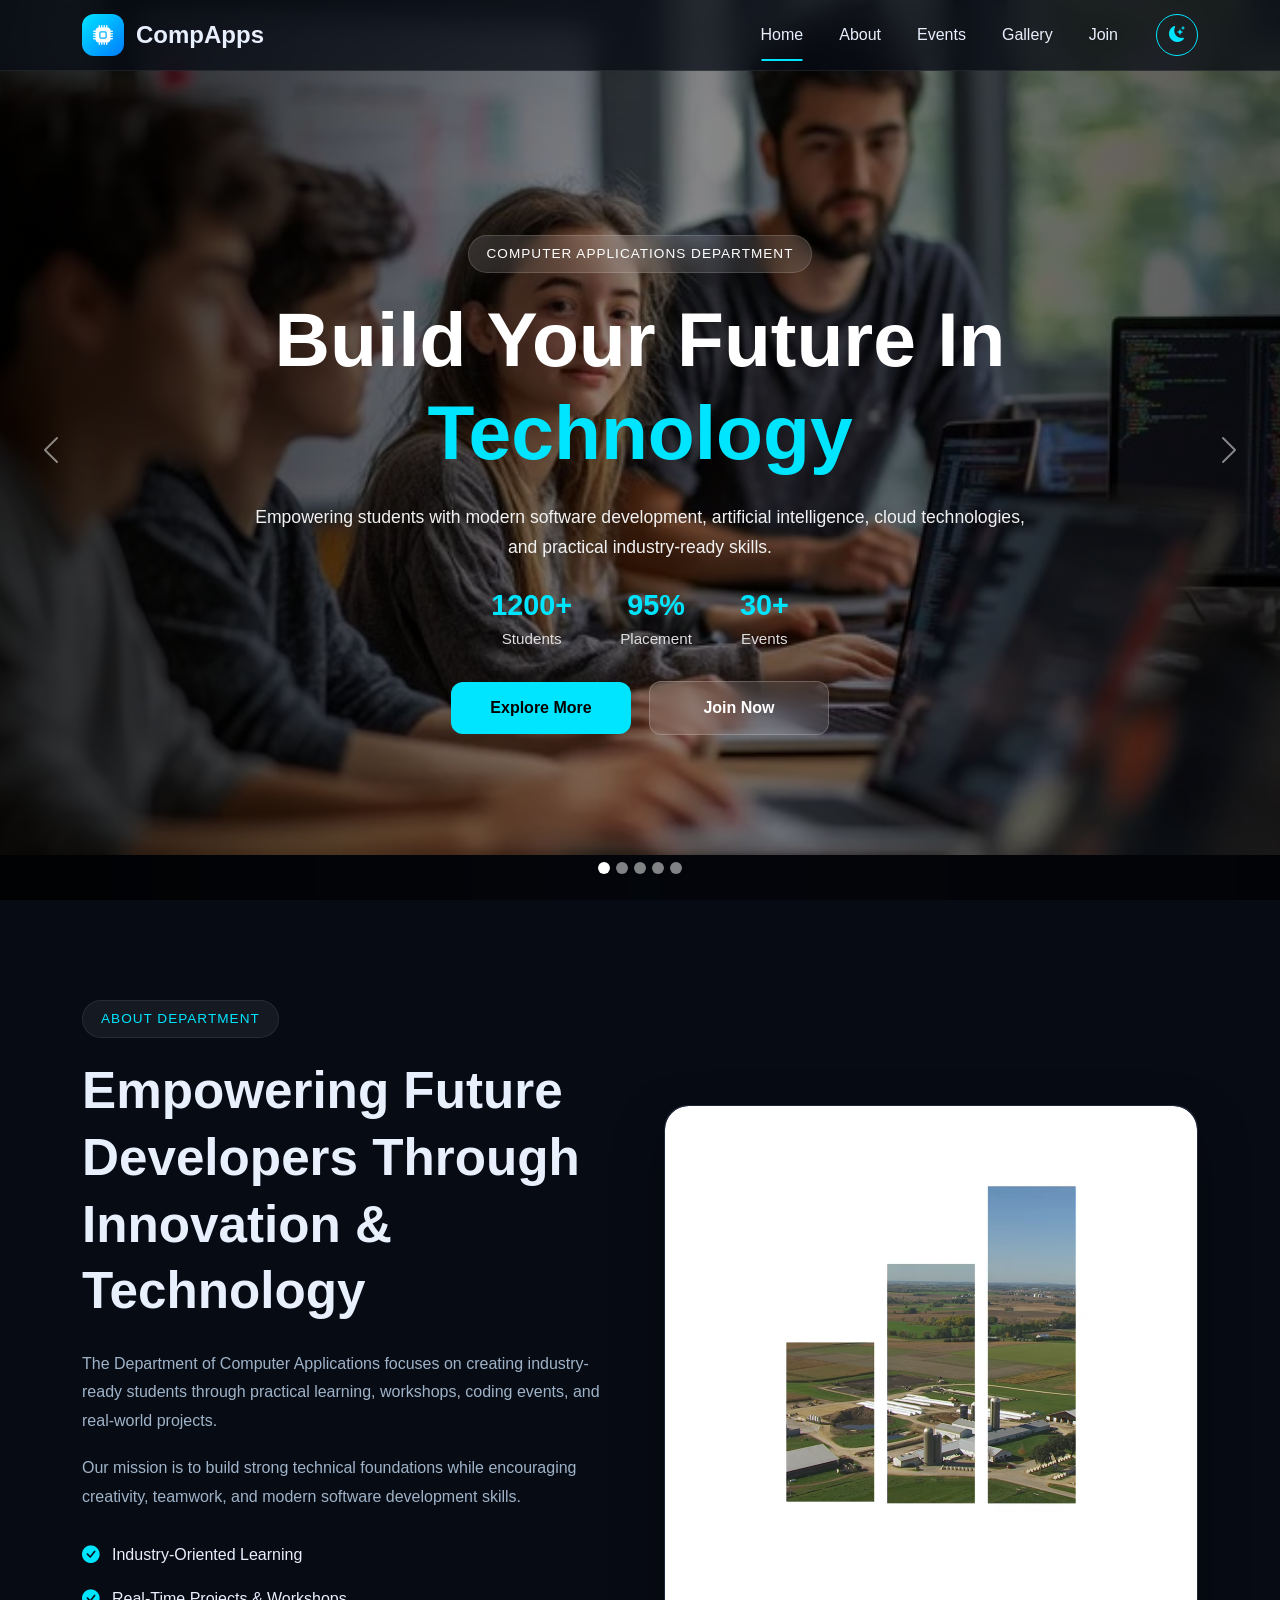
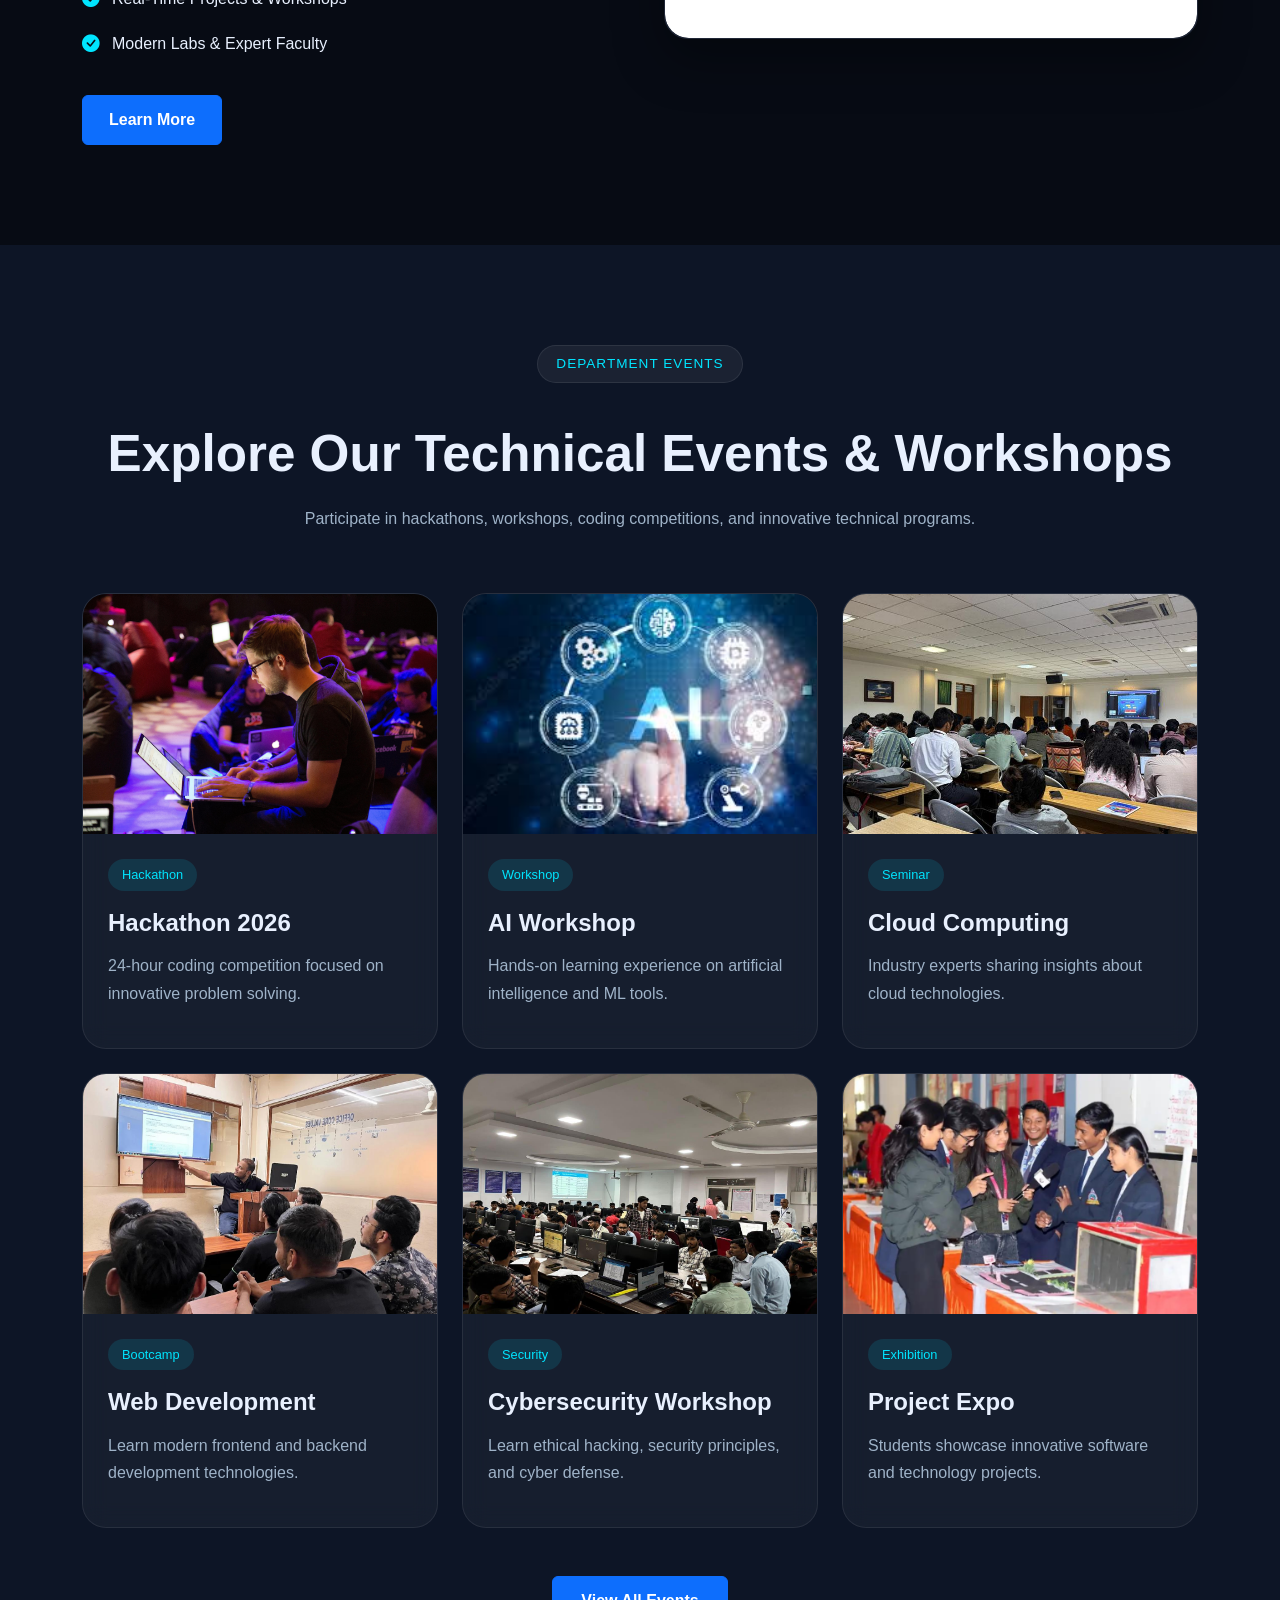
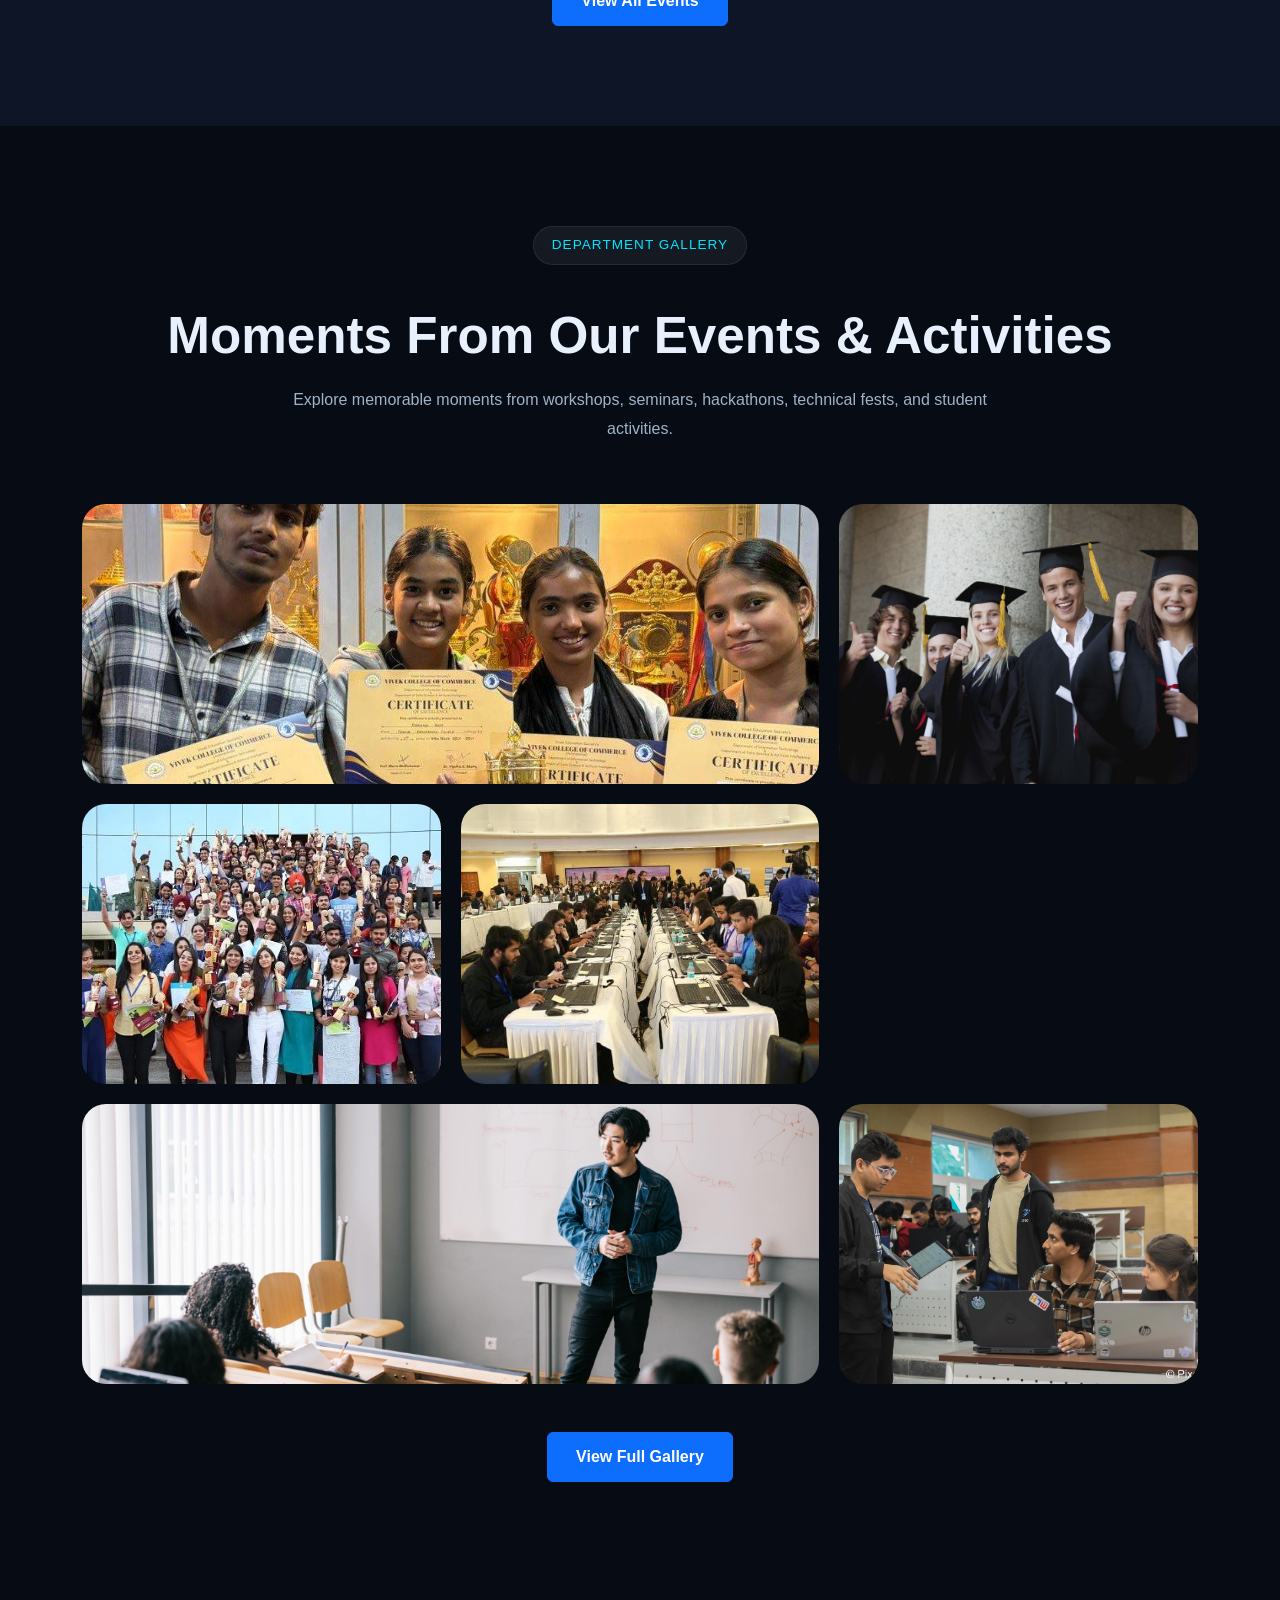
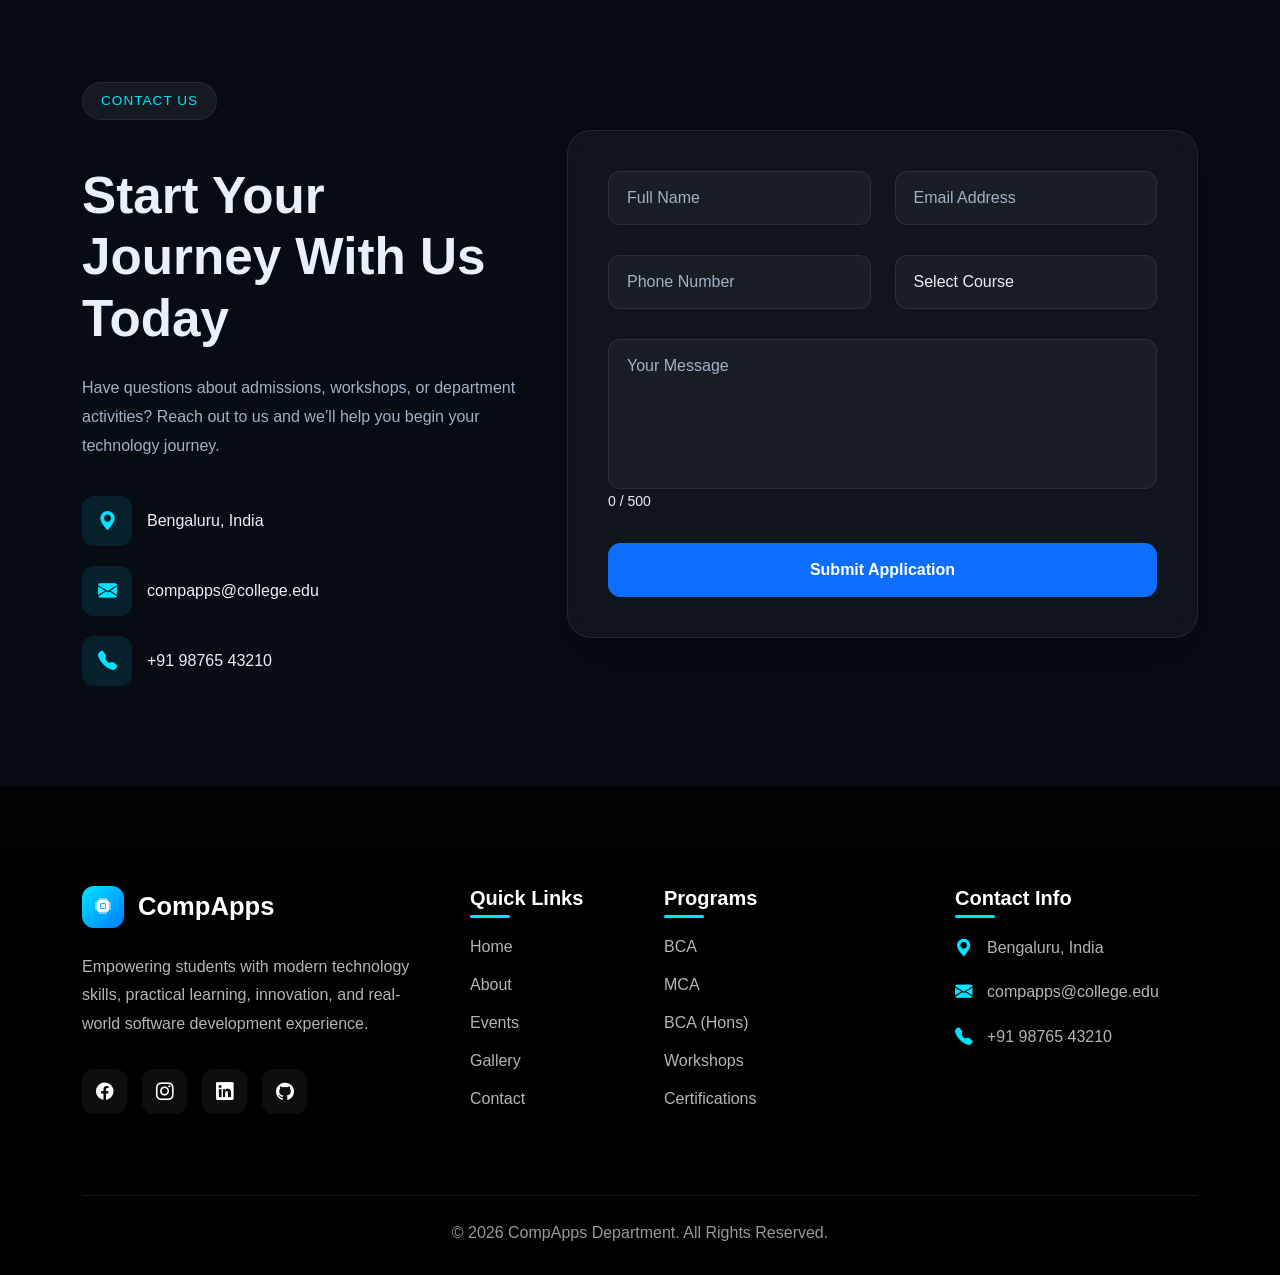
==== commit 30853b94: "Finalize department website features and UI enhancements" ====
--- a/index.html
+++ b/index.html
@@ -106,8 +106,7 @@
       data-bs-pause="false" data-bs-touch="true">
 
       <!-- INDICATORS -->
-      <div>
-
+      <div class="carousel-indicators">
         <button type="button" data-bs-target="#mainCarousel" data-bs-slide-to="0" class="active"></button>
 
         <button type="button" data-bs-target="#mainCarousel" data-bs-slide-to="1"></button>
@@ -455,7 +454,7 @@
 
             <div class="event-card">
 
-              <img src="assets/images/events/hackathon.jfif" alt="">
+              <img src="assets/images/events/hackathon1.jfif" alt="">
 
               <div class="event-content">
 
@@ -762,7 +761,7 @@
   </section>
 
   <!-- ================= CONTACT SECTION ================= -->
-
+  
   <section id="contact" class="contact-section">
 
     <div class="container">
@@ -840,8 +839,7 @@
               <div class="col-md-6">
 
                 <input type="text" id="name" class="form-control" placeholder="Full Name">
-
-                <small class="error"></small>
+                <small class="error" id="nameError"></small>
 
               </div>
 
@@ -850,8 +848,7 @@
               <div class="col-md-6">
 
                 <input type="email" id="email" class="form-control" placeholder="Email Address">
-
-                <small class="error"></small>
+                <small class="error" id="emailError"></small>
 
               </div>
 
@@ -860,8 +857,7 @@
               <div class="col-md-6">
 
                 <input type="text" id="phone" class="form-control" placeholder="Phone Number">
-
-                <small class="error"></small>
+                <small class="error" id="phoneError"></small>
 
               </div>
 
@@ -881,7 +877,7 @@
 
                 </select>
 
-                <small class="error"></small>
+                <small class="error" id="courseError"></small>
 
               </div>
 
@@ -891,7 +887,8 @@
 
                 <textarea id="message" rows="5" class="form-control" placeholder="Your Message"></textarea>
 
-                <small class="error"></small>
+                <small id="messageCount">0 / 500</small>
+                <small class="error" id="messageError"></small>
 
               </div>
 
@@ -918,431 +915,262 @@
     </div>
 
   </section>
-<!-- ================= FOOTER ================= -->
-
-<footer class="footer-section">
-
-  <div class="container">
-
-    <div class="row g-5">
-
-      <!-- ================= BRAND ================= -->
-
-      <div class="col-lg-4 col-md-6">
-
-        <a class="footer-brand"
-           href="#">
-
-          <div class="logo-box">
-
-            <i class="bi bi-cpu-fill"></i>
+  <!-- ================= FOOTER ================= -->
+
+  <footer class="footer-section">
+    <div id="successMessage" class="alert alert-success d-none">
+
+    Form submitted successfully!
+
+  </div>
+
+    <div class="container">
+
+      <div class="row g-5">
+
+        <!-- ================= BRAND ================= -->
+
+        <div class="col-lg-4 col-md-6">
+
+          <a class="footer-brand" href="#">
+
+            <div class="logo-box">
+
+              <i class="bi bi-cpu-fill"></i>
+
+            </div>
+
+            <span>
+
+              CompApps
+
+            </span>
+
+          </a>
+
+          <p class="footer-text">
+
+            Empowering students with modern
+            technology skills, practical learning,
+            innovation, and real-world software development experience.
+
+          </p>
+
+          <!-- SOCIAL -->
+
+          <div class="footer-social">
+
+            <a href="#">
+
+              <i class="bi bi-facebook"></i>
+
+            </a>
+
+            <a href="#">
+
+              <i class="bi bi-instagram"></i>
+
+            </a>
+
+            <a href="#">
+
+              <i class="bi bi-linkedin"></i>
+
+            </a>
+
+            <a href="#">
+
+              <i class="bi bi-github"></i>
+
+            </a>
 
           </div>
 
-          <span>
-
-            CompApps
-
-          </span>
-
-        </a>
-
-        <p class="footer-text">
-
-          Empowering students with modern
-          technology skills, practical learning,
-          innovation, and real-world software development experience.
+        </div>
+
+        <!-- ================= QUICK LINKS ================= -->
+
+        <div class="col-lg-2 col-md-6">
+
+          <h5 class="footer-title">
+
+            Quick Links
+
+          </h5>
+
+          <ul class="footer-links">
+
+            <li>
+              <a href="#heroCarousel">
+                Home
+              </a>
+            </li>
+
+            <li>
+              <a href="#about">
+                About
+              </a>
+            </li>
+
+            <li>
+              <a href="#events">
+                Events
+              </a>
+            </li>
+
+            <li>
+              <a href="#gallery">
+                Gallery
+              </a>
+            </li>
+
+            <li>
+              <a href="#contact">
+                Contact
+              </a>
+            </li>
+
+          </ul>
+
+        </div>
+
+        <!-- ================= PROGRAMS ================= -->
+
+        <div class="col-lg-3 col-md-6">
+
+          <h5 class="footer-title">
+
+            Programs
+
+          </h5>
+
+          <ul class="footer-links">
+
+            <li>
+              <a href="#">
+                BCA
+              </a>
+            </li>
+
+            <li>
+              <a href="#">
+                MCA
+              </a>
+            </li>
+
+            <li>
+              <a href="#">
+                BCA (Hons)
+              </a>
+            </li>
+
+            <li>
+              <a href="#">
+                Workshops
+              </a>
+            </li>
+
+            <li>
+              <a href="#">
+                Certifications
+              </a>
+            </li>
+
+          </ul>
+
+        </div>
+
+        <!-- ================= CONTACT ================= -->
+
+        <div class="col-lg-3 col-md-6">
+
+          <h5 class="footer-title">
+
+            Contact Info
+
+          </h5>
+
+          <div class="footer-contact">
+
+            <div class="footer-contact-item">
+
+              <i class="bi bi-geo-alt-fill"></i>
+
+              <span>
+                Bengaluru, India
+              </span>
+
+            </div>
+
+            <div class="footer-contact-item">
+
+              <i class="bi bi-envelope-fill"></i>
+
+              <span>
+                compapps@college.edu
+              </span>
+
+            </div>
+
+            <div class="footer-contact-item">
+
+              <i class="bi bi-telephone-fill"></i>
+
+              <span>
+                +91 98765 43210
+              </span>
+
+            </div>
+
+          </div>
+
+        </div>
+
+      </div>
+
+      <!-- ================= COPYRIGHT ================= -->
+
+      <div class="footer-bottom">
+
+        <p>
+
+          © 2026 CompApps Department.
+          All Rights Reserved.
 
         </p>
 
-        <!-- SOCIAL -->
-
-        <div class="footer-social">
-
-          <a href="#">
-
-            <i class="bi bi-facebook"></i>
-
-          </a>
-
-          <a href="#">
-
-            <i class="bi bi-instagram"></i>
-
-          </a>
-
-          <a href="#">
-
-            <i class="bi bi-linkedin"></i>
-
-          </a>
-
-          <a href="#">
-
-            <i class="bi bi-github"></i>
-
-          </a>
-
-        </div>
-
-      </div>
-
-      <!-- ================= QUICK LINKS ================= -->
-
-      <div class="col-lg-2 col-md-6">
-
-        <h5 class="footer-title">
-
-          Quick Links
-
-        </h5>
-
-        <ul class="footer-links">
-
-          <li>
-            <a href="#heroCarousel">
-              Home
-            </a>
-          </li>
-
-          <li>
-            <a href="#about">
-              About
-            </a>
-          </li>
-
-          <li>
-            <a href="#events">
-              Events
-            </a>
-          </li>
-
-          <li>
-            <a href="#gallery">
-              Gallery
-            </a>
-          </li>
-
-          <li>
-            <a href="#contact">
-              Contact
-            </a>
-          </li>
-
-        </ul>
-
-      </div>
-
-      <!-- ================= PROGRAMS ================= -->
-
-      <div class="col-lg-3 col-md-6">
-
-        <h5 class="footer-title">
-
-          Programs
-
-        </h5>
-
-        <ul class="footer-links">
-
-          <li>
-            <a href="#">
-              BCA
-            </a>
-          </li>
-
-          <li>
-            <a href="#">
-              MCA
-            </a>
-          </li>
-
-          <li>
-            <a href="#">
-              BCA (Hons)
-            </a>
-          </li>
-
-          <li>
-            <a href="#">
-              Workshops
-            </a>
-          </li>
-
-          <li>
-            <a href="#">
-              Certifications
-            </a>
-          </li>
-
-        </ul>
-
-      </div>
-
-      <!-- ================= CONTACT ================= -->
-
-      <div class="col-lg-3 col-md-6">
-
-        <h5 class="footer-title">
-
-          Contact Info
-
-        </h5>
-
-        <div class="footer-contact">
-
-          <div class="footer-contact-item">
-
-            <i class="bi bi-geo-alt-fill"></i>
-
-            <span>
-              Bengaluru, India
-            </span>
-
-          </div>
-
-          <div class="footer-contact-item">
-
-            <i class="bi bi-envelope-fill"></i>
-
-            <span>
-              compapps@college.edu
-            </span>
-
-          </div>
-
-          <div class="footer-contact-item">
-
-            <i class="bi bi-telephone-fill"></i>
-
-            <span>
-              +91 98765 43210
-            </span>
-
-          </div>
-
-        </div>
-
       </div>
 
     </div>
 
-    <!-- ================= COPYRIGHT ================= -->
-
-    <div class="footer-bottom">
-
-      <p>
-
-        © 2026 CompApps Department.
-        All Rights Reserved.
-
-      </p>
-
-    </div>
-
-  </div>
-
-</footer>
+  </footer>
+
+  <!-- Scroll To Top Button -->
+
+  <button id="scrollTopBtn">
+
+    <i class="bi bi-arrow-up"></i>
+
+  </button>
   <!-- Bootstrap -->
   <script src="https://cdn.jsdelivr.net/npm/bootstrap@5.3.3/dist/js/bootstrap.bundle.min.js"></script>
 
   <!-- AOS JS -->
   <script src="https://unpkg.com/aos@2.3.1/dist/aos.js"></script>
-<script>
-
-/* ================= ACTIVE NAVBAR ================= */
-
-const sections =
-  document.querySelectorAll("section");
-
-const navLinks =
-  document.querySelectorAll(".nav-link");
-
-window.addEventListener("scroll", () => {
-
-  let current = "";
-
-  sections.forEach(section => {
-
-    const sectionTop =
-      section.offsetTop - 120;
-
-    if(pageYOffset >= sectionTop){
-
-      current =
-        section.getAttribute("id");
-
-    }
-
-  });
-
-  navLinks.forEach(link => {
-
-    link.classList.remove("active");
-
-    if(link.getAttribute("href")
-      === `#${current}`){
-
-      link.classList.add("active");
-
-    }
-
-  });
-
-});
-
-/* ================= MOBILE NAVBAR CLOSE ================= */
-
-const navCollapse =
-  document.querySelector(".navbar-collapse");
-
-const bsCollapse =
-  new bootstrap.Collapse(navCollapse, {
-    toggle: false
-  });
-
-navLinks.forEach(link => {
-
-  link.addEventListener("click", () => {
-
-    if(window.innerWidth < 992){
-
-      bsCollapse.hide();
-
-    }
-
-  });
-
-});
-
-</script>
-
-  <!-- MAIN SCRIPT -->
   <script>
 
-    const themeToggle = document.getElementById("themeToggle");
-
-    themeToggle.addEventListener("click", () => {
-
-      const html = document.documentElement;
-
-      const currentTheme = html.getAttribute("data-theme");
-
-      const newTheme =
-        currentTheme === "dark"
-          ? "light"
-          : "dark";
-
-      html.setAttribute("data-theme", newTheme);
-
-      // ICON SWITCH
-      themeToggle.innerHTML =
-        newTheme === "dark"
-          ? '<i class="bi bi-moon-stars-fill"></i>'
-          : '<i class="bi bi-sun-fill"></i>';
-
-    });
-
-    const form = document.getElementById("contactForm");
-
-    form.addEventListener("submit", function (e) {
-
-      e.preventDefault();
-
-      let valid = true;
-
-      // INPUTS
-
-      const name = document.getElementById("name");
-      const email = document.getElementById("email");
-      const phone = document.getElementById("phone");
-      const course = document.getElementById("course");
-      const message = document.getElementById("message");
-
-      // CLEAR ERRORS
-
-      document.querySelectorAll(".error")
-        .forEach(el => el.innerText = "");
-
-      // NAME
-
-      if (name.value.trim().length < 3) {
-
-        showError(name, "Enter valid name");
-        valid = false;
-
-      }
-
-      // EMAIL
-
-      const emailPattern =
-        /^[^ ]+@[^ ]+\.[a-z]{2,3}$/;
-
-      if (!email.value.match(emailPattern)) {
-
-        showError(email, "Enter valid email");
-        valid = false;
-
-      }
-
-      // PHONE
-
-      const phonePattern = /^[0-9]{10}$/;
-
-      if (!phone.value.match(phonePattern)) {
-
-        showError(phone, "Enter 10 digit number");
-        valid = false;
-
-      }
-
-      // COURSE
-
-      if (course.value === "") {
-
-        showError(course, "Select course");
-        valid = false;
-
-      }
-
-      // MESSAGE
-
-      if (message.value.trim().length < 10) {
-
-        showError(message,
-          "Message should be minimum 10 characters");
-
-        valid = false;
-
-      }
-
-      // SUCCESS
-
-      if (valid) {
-
-        alert("Form Submitted Successfully!");
-
-        form.reset();
-
-      }
-
-    });
-
-    // ERROR FUNCTION
-
-    function showError(input, message) {
-
-      input.nextElementSibling.innerText = message;
-
-    }
-
-
+
+  </script>
+  <script>
     AOS.init({
       duration: 1000,
       once: true
     });
 
   </script>
+  <script src="js/theme.js"></script>
+  <script src="js/common.js"></script>
+  <script src="js/contact.js"></script>
 </body>
 
 </html>
--- a/css/style.css
+++ b/css/style.css
@@ -41,9 +41,7 @@
 }
 
 html {
-
   scroll-behavior: smooth;
-
 }
 
 /* ================= BODY ================= */
@@ -69,6 +67,7 @@
   padding: 14px 0;
 
   transition: 0.3s ease;
+  z-index: 1050;
 }
 
 /* LOGO */
@@ -170,17 +169,29 @@
 /* MOBILE TOGGLE */
 
 .navbar-toggler {
+
+  border: none !important;
+
+  box-shadow: none !important;
+
   color: var(--text);
 
-  font-size: 1.8rem;
+  font-size: 2rem;
+
+}
+
+.navbar-toggler i {
+
+  color: var(--text) !important;
+
+  font-size: 2rem;
+
 }
 
 .navbar-toggler:focus {
   box-shadow: none;
 }
-.navbar-toggler i {
-  color: var(--text);
-}
+
 
 /* THEME BUTTON */
 
@@ -220,6 +231,8 @@
     padding: 20px;
 
     border-radius: 16px;
+    box-shadow: 0 15px 40px rgba(0, 0, 0, 0.25);
+    border: 1px solid rgba(255, 255, 255, 0.08);
   }
 
   .nav-link {
@@ -322,7 +335,6 @@
 /* ================= HERO BUTTONS ================= */
 
 .hero-buttons {
-
   margin-top: 30px;
 
   display: flex;
@@ -334,11 +346,9 @@
   gap: 18px;
 
   flex-wrap: wrap;
-
 }
 
 .hero-buttons .btn {
-
   min-width: 180px;
 
   padding: 14px 26px;
@@ -348,65 +358,52 @@
   border-radius: 12px;
 
   transition: 0.3s ease;
-
 }
 
 /* PRIMARY */
 
 .hero-buttons .btn-primary {
-
   background: var(--accent);
 
   border: none;
 
   color: #000;
-
 }
 
 /* LIGHT BUTTON */
 
 .hero-buttons .btn-light {
-
-  background: rgba(255,255,255,0.12);
+  background: rgba(255, 255, 255, 0.12);
 
   backdrop-filter: blur(10px);
 
-  border: 1px solid rgba(255,255,255,0.2);
+  border: 1px solid rgba(255, 255, 255, 0.2);
 
   color: #fff;
-
 }
 
 /* HOVER */
 
 .hero-buttons .btn:hover {
-
   transform: translateY(-4px);
-
 }
 
 /* MOBILE */
 
 @media (max-width: 768px) {
-
   .hero-buttons {
-
     flex-direction: column;
 
     gap: 14px;
 
     width: 100%;
-
   }
 
   .hero-buttons .btn {
-
     width: 100%;
 
     max-width: 320px;
-
-  }
-
+  }
 }
 
 /* INDICATORS */
@@ -874,29 +871,24 @@
 /* ================= GALLERY SECTION ================= */
 
 .gallery-section {
-
   padding: 100px 0;
 
   background: var(--bg);
-
 }
 
 /* GRID */
 
 .gallery-grid {
-
   display: grid;
 
   grid-template-columns: repeat(3, 1fr);
 
   gap: 20px;
-
 }
 
 /* ITEM */
 
 .gallery-item {
-
   position: relative;
 
   overflow: hidden;
@@ -906,113 +898,84 @@
   height: 280px;
 
   cursor: pointer;
-
 }
 
 /* LARGE ITEM */
 
 .gallery-item.large {
-
   grid-column: span 2;
-
 }
 
 /* IMAGE */
 
 .gallery-item img {
-
   width: 100%;
   height: 100%;
 
   object-fit: cover;
 
   transition: transform 0.6s ease;
-
 }
 
 /* OVERLAY */
 
 .gallery-item::before {
-
   content: "";
 
   position: absolute;
 
   inset: 0;
 
-  background: linear-gradient(
-    to top,
-    rgba(0,0,0,0.55),
-    transparent
-  );
+  background: linear-gradient(to top, rgba(0, 0, 0, 0.55), transparent);
 
   opacity: 0;
 
   transition: 0.4s ease;
 
   z-index: 1;
-
 }
 
 /* HOVER */
 
 .gallery-item:hover img {
-
   transform: scale(1.08);
-
 }
 
 .gallery-item:hover::before {
-
   opacity: 1;
-
 }
 
 /* BUTTON */
 
 .gallery-btn {
-
   padding: 12px 28px;
 
   font-weight: 600;
-
 }
 
 /* MOBILE */
 
 @media (max-width: 991px) {
-
   .gallery-grid {
-
     grid-template-columns: repeat(2, 1fr);
-
   }
 
   .gallery-item.large {
-
     grid-column: span 2;
-
-  }
-
+  }
 }
 
 @media (max-width: 768px) {
-
   .gallery-grid {
-
     grid-template-columns: 1fr;
-
   }
 
   .gallery-item,
   .gallery-item.large {
-
     grid-column: span 1;
 
     height: 240px;
-
-  }
-
+  }
 }
 
 /* ================= CONTACT SECTION ================= */
@@ -1121,9 +1084,7 @@
 /* SELECT OPTION */
 
 .form-control option {
-
   color: #000;
-
 }
 
 /* FOCUS */
@@ -1140,11 +1101,9 @@
 
 textarea.form-control,
 select.form-control {
-
   resize: none;
 
   appearance: none;
-
 }
 
 /* BUTTON */
@@ -1190,26 +1149,18 @@
 /* ================= FOOTER ================= */
 
 .footer-section {
-
   padding: 100px 0 30px;
 
-  background:
-    linear-gradient(
-      to top,
-      rgba(0,0,0,0.95),
-      rgba(0,0,0,0.85)
-    );
+  background: linear-gradient(to top, rgba(0, 0, 0, 0.95), rgba(0, 0, 0, 0.85));
 
   position: relative;
 
   overflow: hidden;
-
 }
 
 /* BRAND */
 
 .footer-brand {
-
   display: flex;
 
   align-items: center;
@@ -1219,35 +1170,29 @@
   text-decoration: none;
 
   margin-bottom: 25px;
-
 }
 
 .footer-brand span {
-
   font-size: 1.6rem;
 
   font-weight: 700;
 
   color: #fff;
-
 }
 
 /* TEXT */
 
 .footer-text {
-
   color: #b5b5b5;
 
   line-height: 1.8;
 
   margin-bottom: 30px;
-
 }
 
 /* TITLES */
 
 .footer-title {
-
   color: #fff;
 
   font-weight: 700;
@@ -1255,13 +1200,11 @@
   margin-bottom: 25px;
 
   position: relative;
-
 }
 
 /* UNDERLINE */
 
 .footer-title::after {
-
   content: "";
 
   position: absolute;
@@ -1275,30 +1218,24 @@
   background: var(--accent);
 
   border-radius: 20px;
-
 }
 
 /* LINKS */
 
 .footer-links {
-
   list-style: none;
 
   padding: 0;
   margin: 0;
-
 }
 
 .footer-links li {
-
   margin-bottom: 14px;
-
 }
 
 /* LINK */
 
 .footer-links a {
-
   color: #b5b5b5;
 
   text-decoration: none;
@@ -1306,33 +1243,27 @@
   transition: 0.3s ease;
 
   position: relative;
-
 }
 
 /* HOVER */
 
 .footer-links a:hover {
-
   color: var(--accent);
 
   padding-left: 8px;
-
 }
 
 /* SOCIAL */
 
 .footer-social {
-
   display: flex;
 
   gap: 15px;
-
 }
 
 /* ICON */
 
 .footer-social a {
-
   width: 45px;
   height: 45px;
 
@@ -1342,46 +1273,40 @@
 
   border-radius: 12px;
 
-  background: rgba(255,255,255,0.05);
+  background: rgba(255, 255, 255, 0.05);
 
   color: #fff;
 
   font-size: 1.1rem;
 
   transition: 0.4s ease;
-
 }
 
 /* ICON HOVER */
 
 .footer-social a:hover {
-
   background: var(--accent);
 
   color: #000;
 
   transform: translateY(-6px);
 
-  box-shadow: 0 10px 25px rgba(0,229,255,0.3);
-
+  box-shadow: 0 10px 25px rgba(0, 229, 255, 0.3);
 }
 
 /* CONTACT */
 
 .footer-contact {
-
   display: flex;
 
   flex-direction: column;
 
   gap: 18px;
-
 }
 
 /* CONTACT ITEM */
 
 .footer-contact-item {
-
   display: flex;
 
   align-items: center;
@@ -1389,78 +1314,118 @@
   gap: 14px;
 
   color: #b5b5b5;
-
 }
 
 /* ICON */
 
 .footer-contact-item i {
-
   color: var(--accent);
 
   font-size: 1.1rem;
-
 }
 
 /* BOTTOM */
 
 .footer-bottom {
-
   margin-top: 70px;
 
   padding-top: 25px;
 
-  border-top:
-    1px solid rgba(255,255,255,0.08);
+  border-top: 1px solid rgba(255, 255, 255, 0.08);
 
   text-align: center;
-
 }
 
 /* COPYRIGHT */
 
 .footer-bottom p {
-
   color: #999;
 
   margin: 0;
-
 }
 
 /* RESPONSIVE */
 
 @media (max-width: 768px) {
-
   .footer-section {
-
     text-align: center;
-
   }
 
   .footer-brand {
-
     justify-content: center;
-
   }
 
   .footer-social {
-
     justify-content: center;
-
   }
 
   .footer-contact-item {
-
     justify-content: center;
-
   }
 
   .footer-title::after {
-
     left: 50%;
 
     transform: translateX(-50%);
-
-  }
-
-}+  }
+}
+
+/* =====================================
+   SCROLL TO TOP BUTTON
+===================================== */
+
+#scrollTopBtn {
+  position: fixed;
+
+  bottom: 25px;
+
+  right: 25px;
+
+  width: 50px;
+
+  height: 50px;
+
+  border: none;
+
+  border-radius: 50%;
+
+  background: var(--accent);
+
+  color: #000;
+
+  font-size: 1.3rem;
+
+  cursor: pointer;
+
+  z-index: 9999;
+
+  display: flex;
+
+  align-items: center;
+
+  justify-content: center;
+
+  opacity: 0;
+
+  visibility: hidden;
+
+  transform: translateY(20px);
+
+  transition: all 0.3s ease;
+
+  box-shadow: 0 5px 20px rgba(0, 0, 0, 0.25);
+}
+
+#scrollTopBtn.show {
+  opacity: 1;
+
+  visibility: visible;
+
+  transform: translateY(0);
+}
+
+#scrollTopBtn:hover {
+  transform: translateY(-5px);
+
+  box-shadow: 0 10px 25px var(--accent-glow);
+}
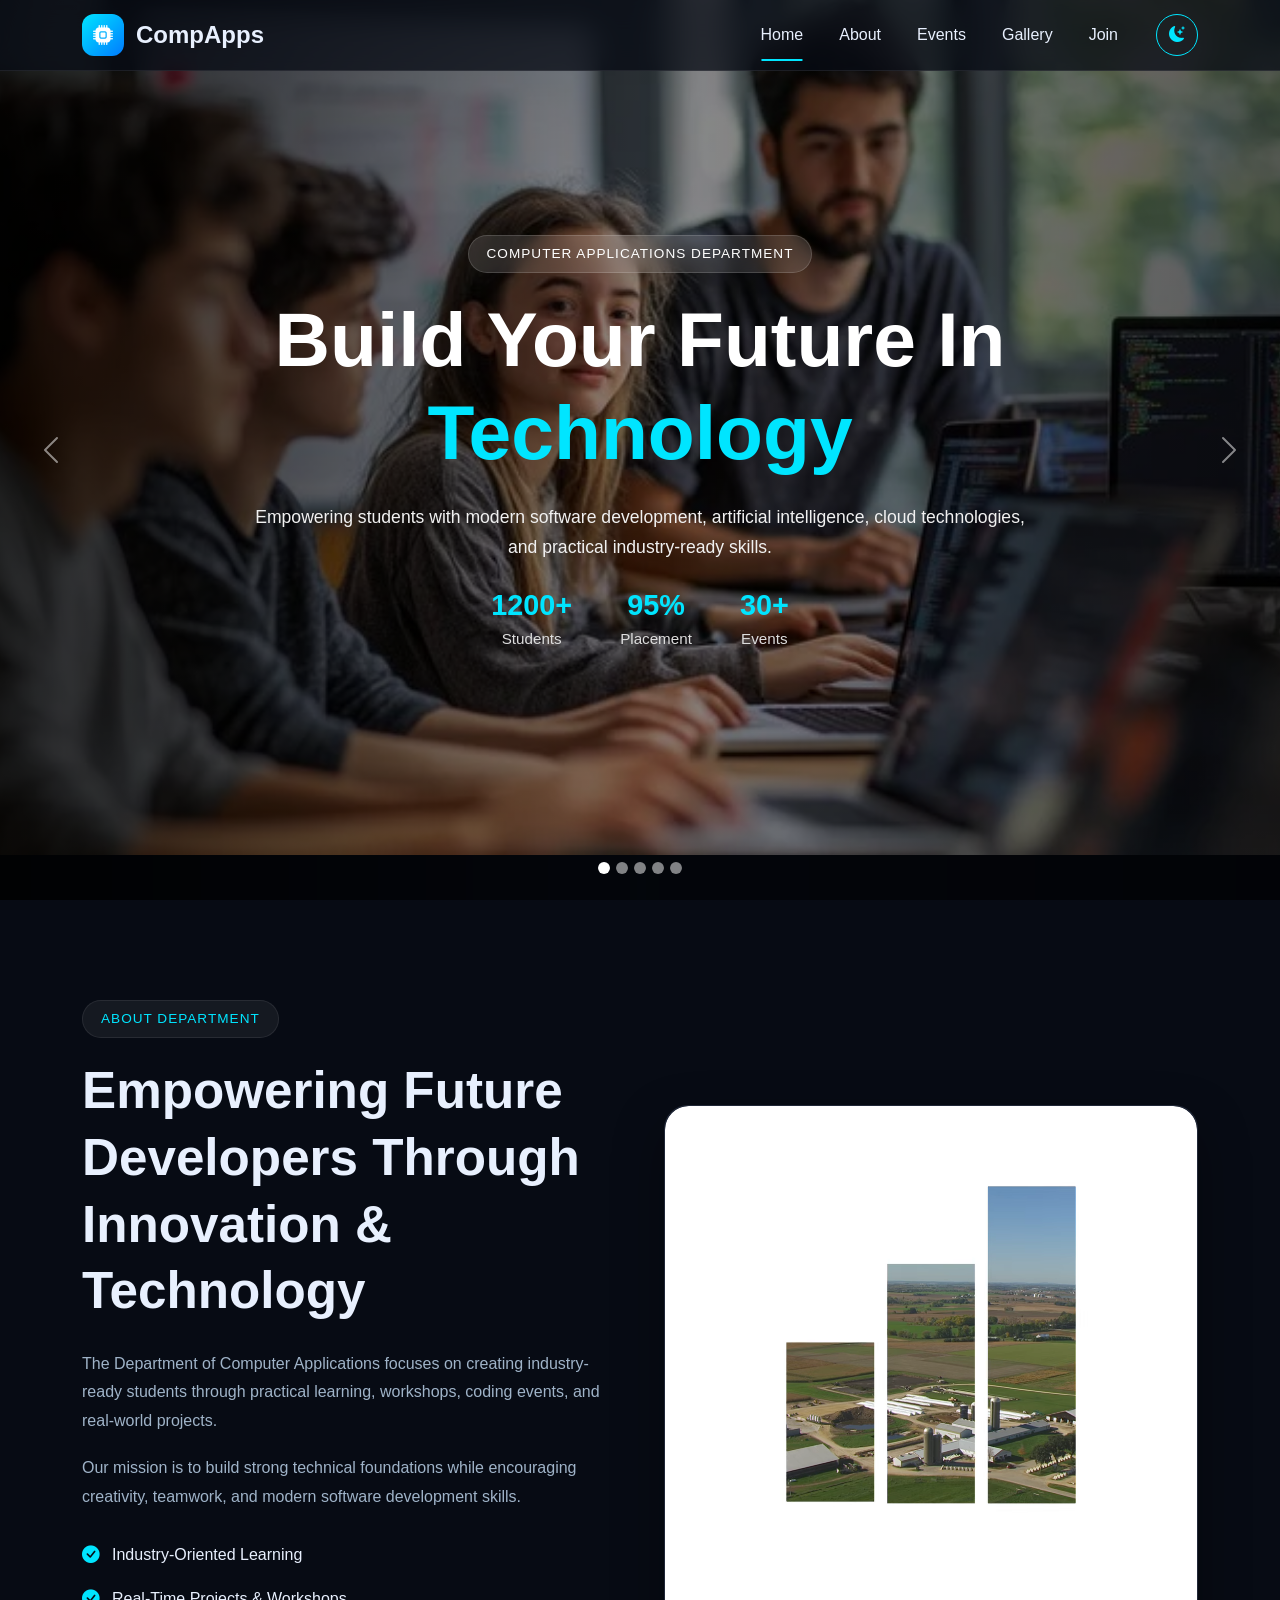
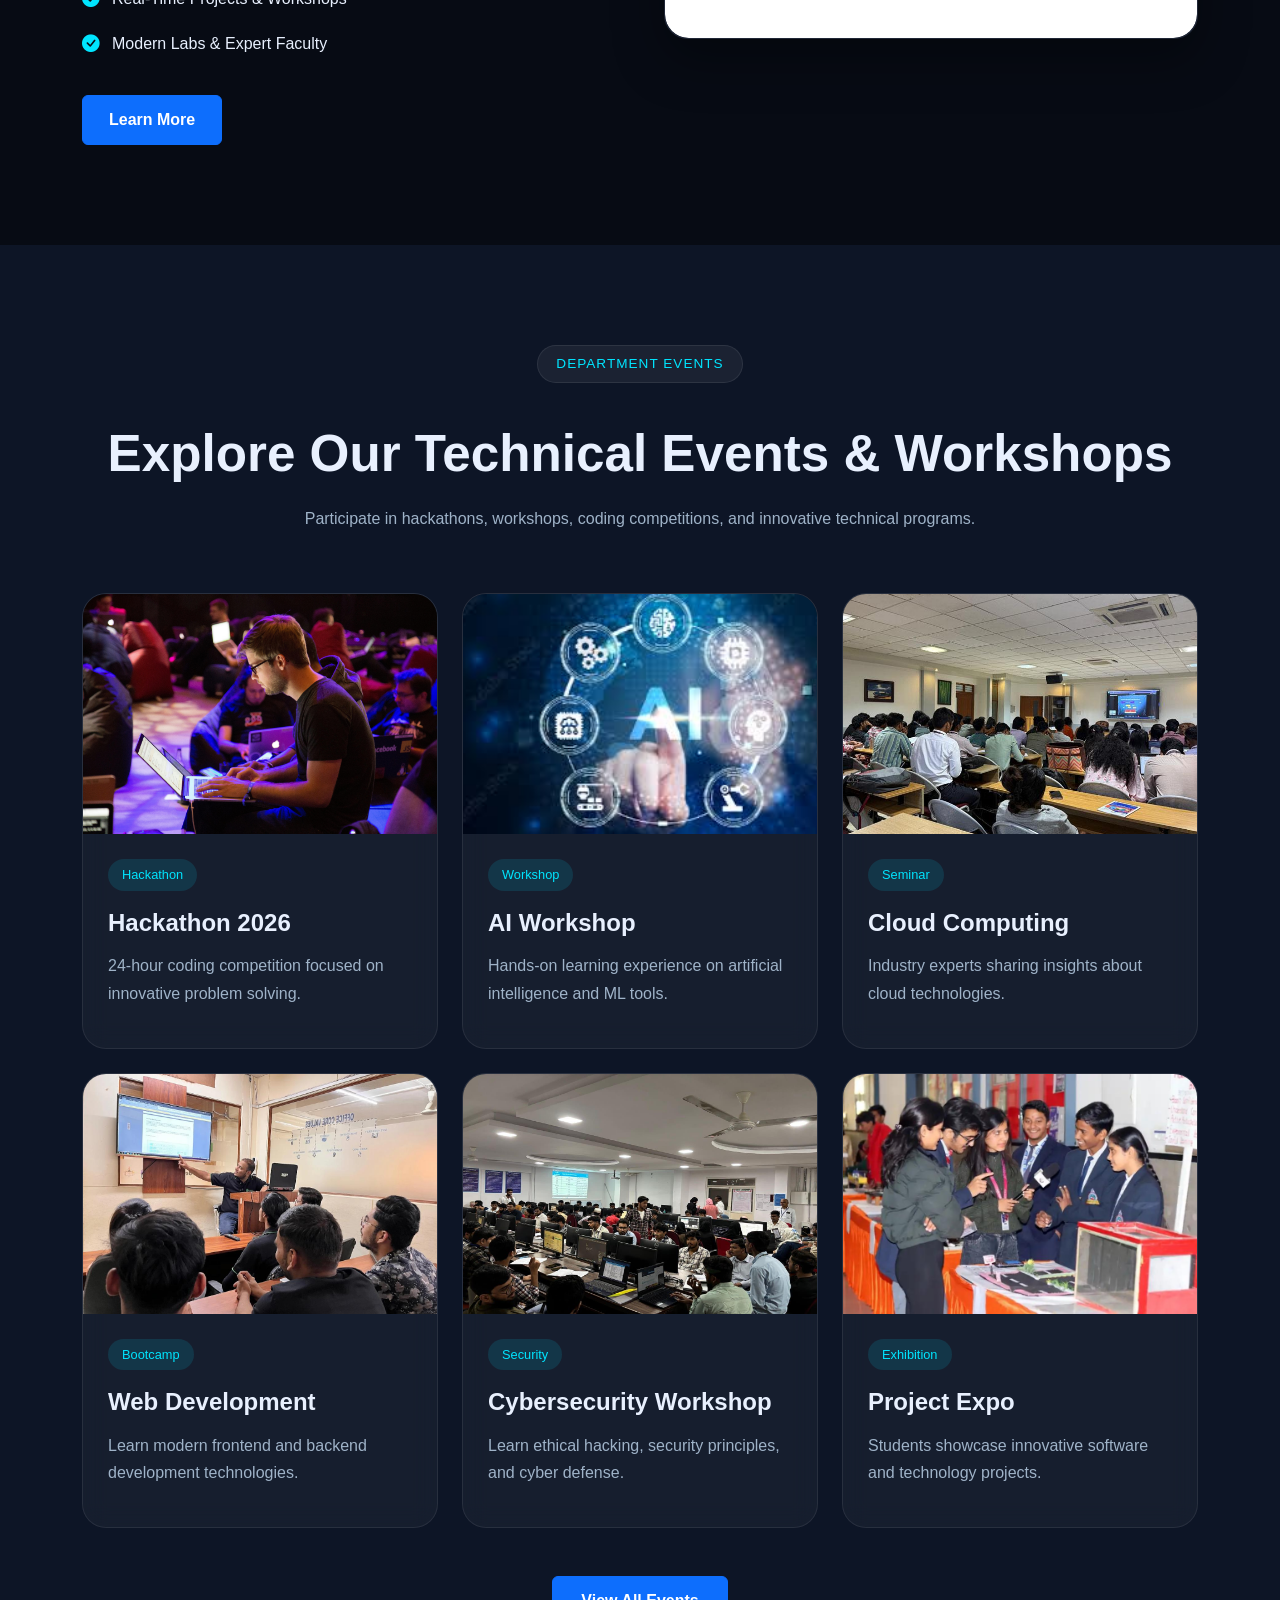
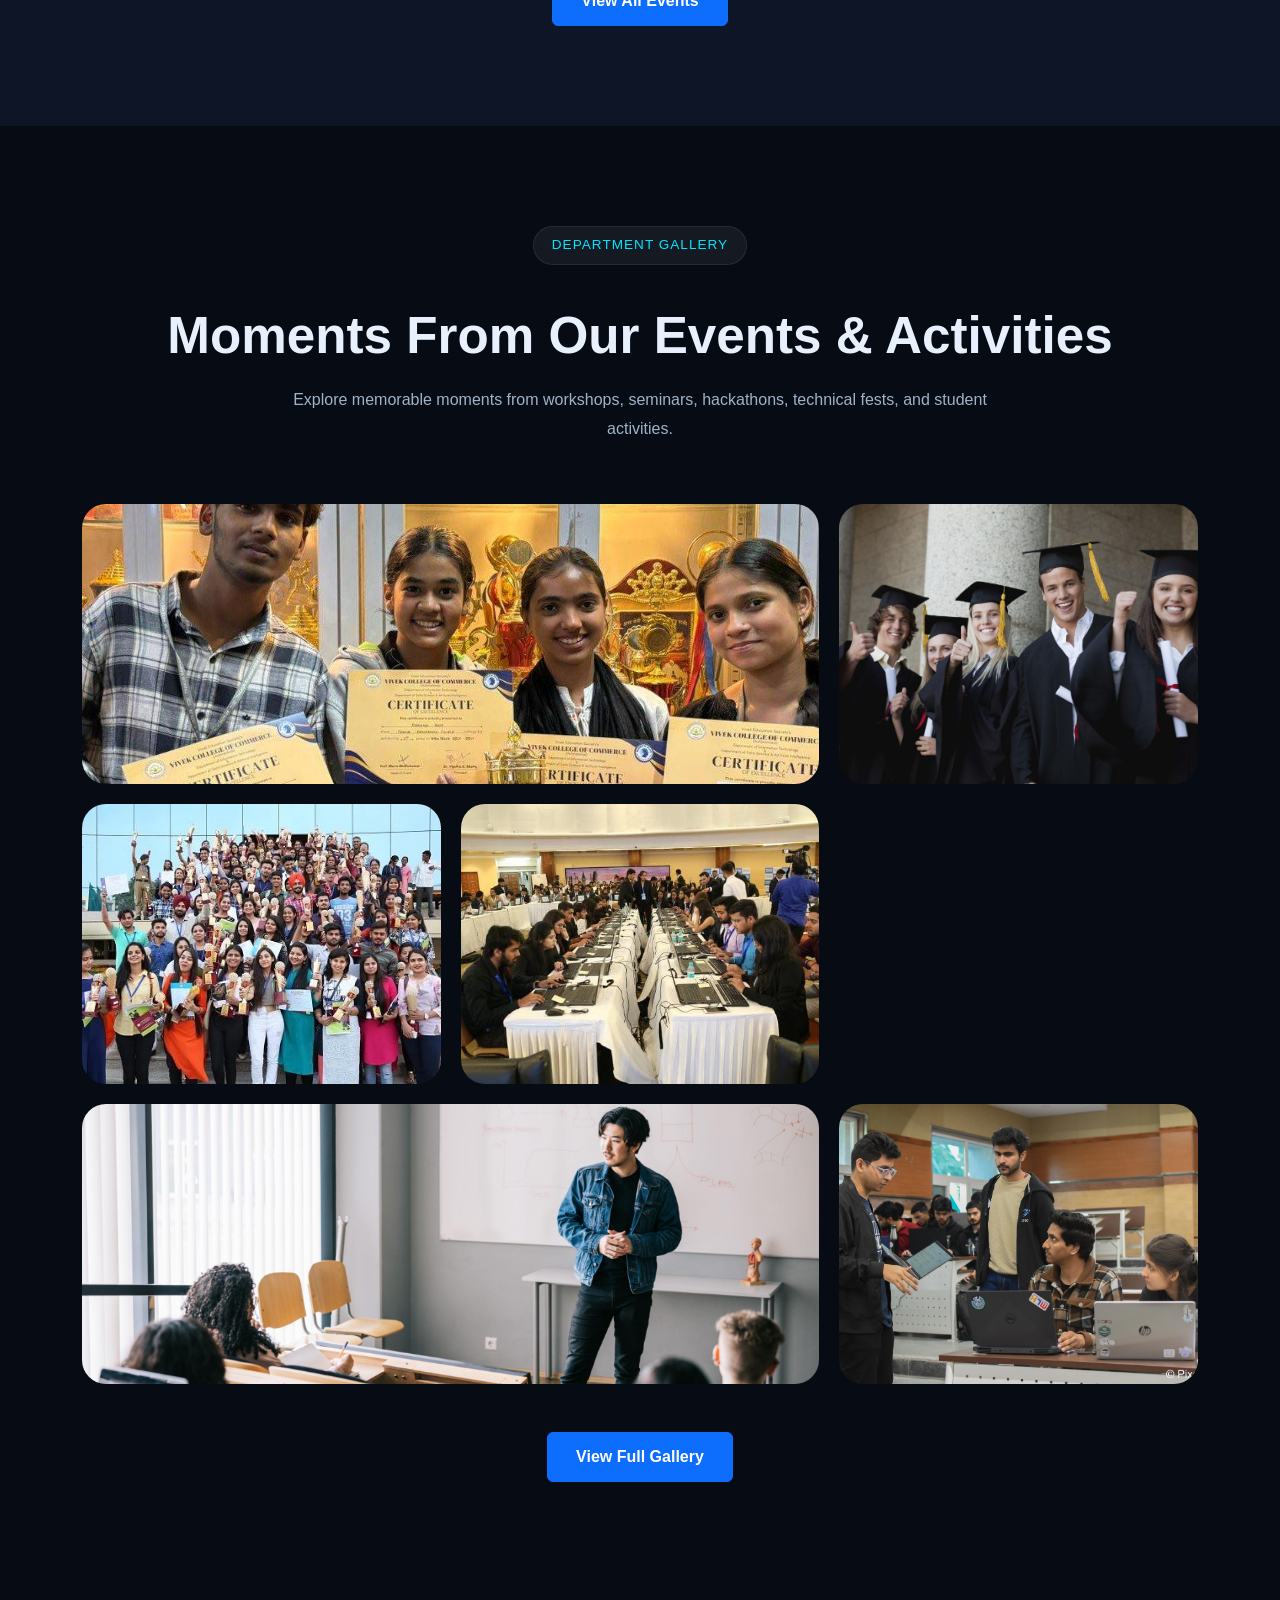
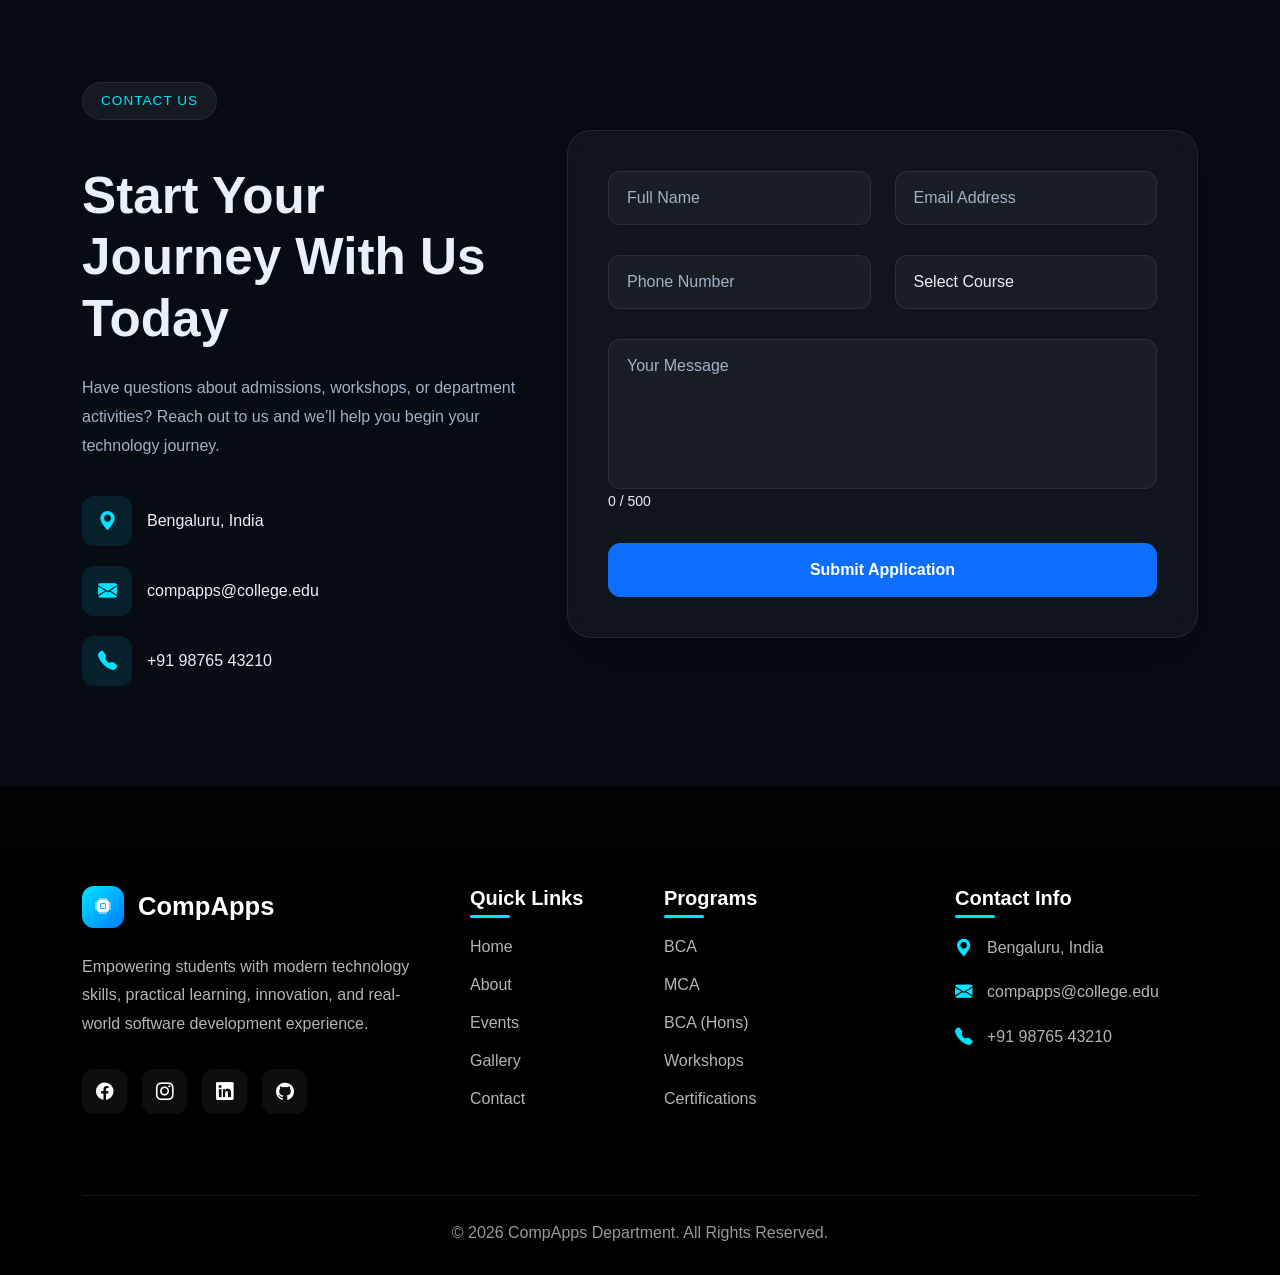
==== commit 0a6ef7ad: "Remove hero buttons from index.html Removed hero buttons from the index page." ====
--- a/index.html
+++ b/index.html
@@ -172,22 +172,6 @@
 
             </div>
 
-            <div class="hero-buttons">
-
-              <a href="#about" class="btn btn-primary">
-
-                Explore More
-
-              </a>
-
-              <a href="#contact" class="btn btn-light">
-
-                Join Now
-
-              </a>
-
-            </div>
-
           </div>
         </div>
 
@@ -1173,4 +1157,4 @@
   <script src="js/contact.js"></script>
 </body>
 
-</html>+</html>
